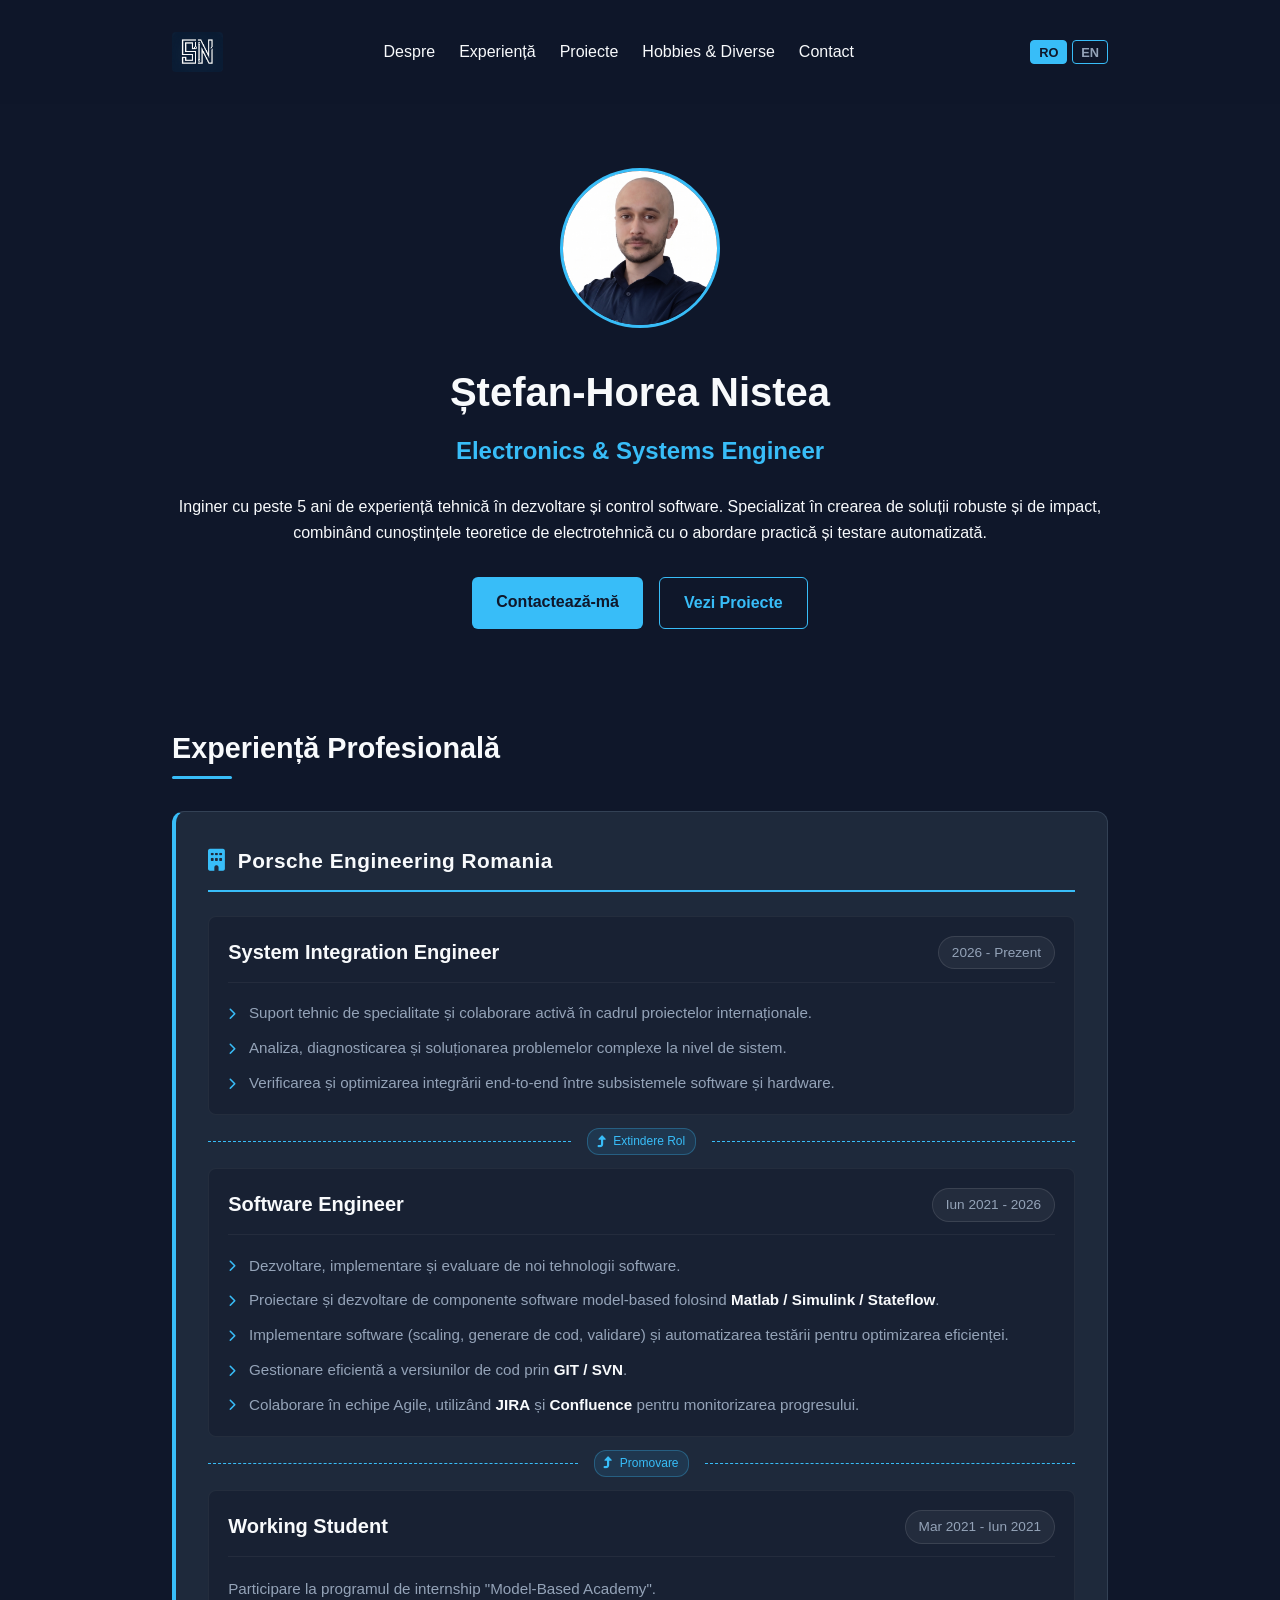
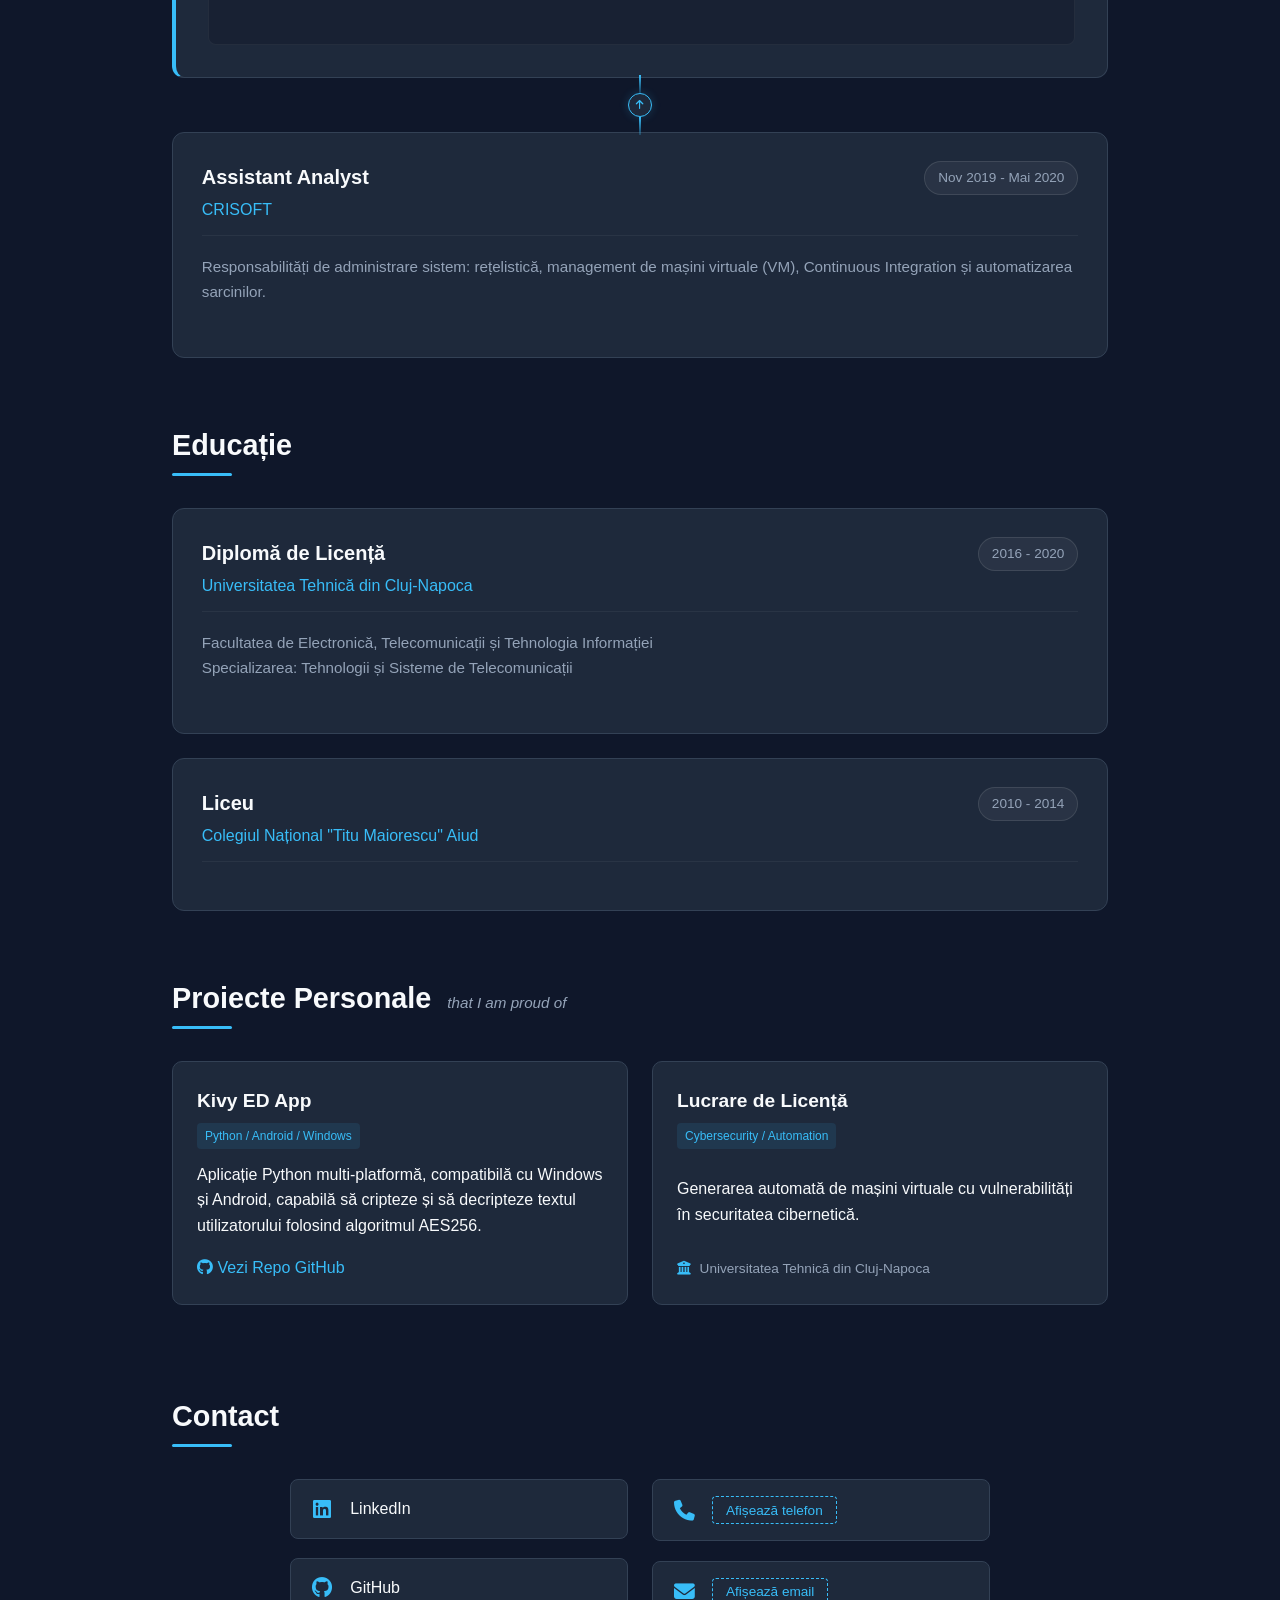
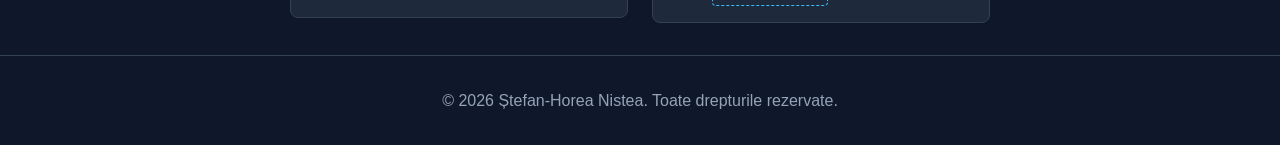
==== index.html @ ebe0123b "Version 1.0 First file version." ====
<!DOCTYPE html>
<html lang="ro">
<head>
    <meta charset="UTF-8">
    <meta name="viewport" content="width=device-width, initial-scale=1.0">
    <title>Ștefan-Horea Nistea | Portfolio</title>
    <link rel="stylesheet" href="style.css">
    <link rel="stylesheet" href="https://cdnjs.cloudflare.com/ajax/libs/font-awesome/6.4.0/css/all.min.css">
</head>
<body>

    <!-- Header / Navigație -->
    <header>
        <nav class="container">
            <a href="index.html" class="logo-link">
                <img src="logo.jpg" alt="SN Logo" class="nav-logo">
            </a>
            <ul class="nav-links">
                <li><a href="#hero" data-i18n="nav_about">Despre</a></li>
                <li><a href="#experience" data-i18n="nav_experience">Experiență</a></li>
                <li><a href="#projects" data-i18n="nav_projects">Proiecte</a></li>
                <li><a href="hobbies.html" data-i18n="nav_hobbies">Hobbies & Diverse</a></li>
                <li><a href="#contact" data-i18n="nav_contact">Contact</a></li>
            </ul>
            
            <div class="lang-switch">
                <button onclick="changeLanguage('ro')" class="lang-btn active">RO</button>
                <button onclick="changeLanguage('en')" class="lang-btn">EN</button>
            </div>
        </nav>
    </header>

    <!-- Secțiunea Hero / Despre -->
	<section id="hero" class="container hero-section">
		<div class="hero-avatar">
			<!-- Asigură-te că numele fișierului se potrivește cu imaginea ta (ex: profile.jpg sau avatar.jpg) -->
			<img src="profile.png" alt="Ștefan-Horea Nistea" class="profile-img">
		</div>
		<div class="hero-content">
			<h1 data-i18n="hero_name">Ștefan-Horea Nistea</h1>
			<h2 class="subtitle" data-i18n="hero_subtitle">Electronics & Systems Engineer</h2>
			<p class="hero-desc" data-i18n="hero_desc">
				Inginer cu peste 5 ani de experiență tehnică în dezvoltare și control software. Specializat în crearea de soluții robuste și de impact, combinând cunoștințele teoretice de electrotehnică cu o abordare practică și testare automatizată.
			</p>
			<div class="hero-buttons">
				<a href="#contact" class="btn primary" data-i18n="btn_contact">Contactează-mă</a>
				<a href="#projects" class="btn secondary" data-i18n="btn_projects">Vezi Proiecte</a>
			</div>
		</div>
	</section>

    <!-- Secțiunea Experiență -->
    <section id="experience" class="container">
        <h2 class="section-title" data-i18n="title_experience">Experiență Profesională</h2>
        
        <div class="timeline-wrapper">
            
            <!-- Container Porsche Engineering -->
            <div class="cv-card highlight group-card">
                <div class="company-group-header">
                    <i class="fas fa-building company-icon"></i>
                    <h3 class="company-group-title" data-i18n="company_porsche">Porsche Engineering Romania</h3>
                </div>

                <div class="group-roles">
                    
                    <!-- Rol 1: Integration Engineer -->
                    <div class="role-block">
                        <div class="card-header">
                            <div>
                                <h4 class="role" data-i18n="role_integration">System Integration Engineer</h4>
                            </div>
                            <span class="period" data-i18n="period_integration">2026 - Prezent</span>
                        </div>
                        <div class="card-body">
                            <div class="clean-list">
                                <div class="list-item">
                                    <i class="fas fa-chevron-right icon"></i>
                                    <span data-i18n="integ_task_1">Suport tehnic de specialitate și colaborare activă în cadrul proiectelor internaționale.</span>
                                </div>
                                <div class="list-item">
                                    <i class="fas fa-chevron-right icon"></i>
                                    <span data-i18n="integ_task_2">Analiza, diagnosticarea și soluționarea problemelor complexe la nivel de sistem.</span>
                                </div>
                                <div class="list-item">
                                    <i class="fas fa-chevron-right icon"></i>
                                    <span data-i18n="integ_task_3">Verificarea și optimizarea integrării end-to-end între subsistemele software și hardware.</span>
                                </div>
                            </div>
                        </div>
                    </div>

                    <!-- Extindere rol -->
                    <div class="internal-progression">
                        <div class="progression-line"></div>
                        <span class="progression-badge"><i class="fas fa-level-up-alt"></i> <span data-i18n="badge_expansion">Extindere Rol</span></span>
                        <div class="progression-line"></div>
                    </div>

                    <!-- Software Engineer -->
                    <div class="role-block">
                        <div class="card-header">
                            <div>
                                <h4 class="role" data-i18n="role_software">Software Engineer</h4>
                            </div>
                            <span class="period" data-i18n="period_software">Iun 2021 - 2026</span>
                        </div>
                        <div class="card-body">
                            <div class="clean-list">
                                <div class="list-item">
                                    <i class="fas fa-chevron-right icon"></i>
                                    <span data-i18n="sw_task_1">Dezvoltare, implementare și evaluare de noi tehnologii software.</span>
                                </div>
                                <div class="list-item">
                                    <i class="fas fa-chevron-right icon"></i>
                                    <span data-i18n="sw_task_2">Proiectare și dezvoltare de componente software model-based folosind <strong>Matlab / Simulink / Stateflow</strong>.</span>
                                </div>
                                <div class="list-item">
                                    <i class="fas fa-chevron-right icon"></i>
                                    <span data-i18n="sw_task_3">Implementare software (scaling, generare de cod, validare) și automatizarea testării pentru optimizarea eficienței.</span>
                                </div>
                                <div class="list-item">
                                    <i class="fas fa-chevron-right icon"></i>
                                    <span data-i18n="sw_task_4">Gestionare eficientă a versiunilor de cod prin <strong>GIT / SVN</strong>.</span>
                                </div>
                                <div class="list-item">
                                    <i class="fas fa-chevron-right icon"></i>
                                    <span data-i18n="sw_task_5">Colaborare în echipe Agile, utilizând <strong>JIRA</strong> și <strong>Confluence</strong> pentru monitorizarea progresului.</span>
                                </div>
                            </div>
                        </div>
                    </div>

                    <!-- Promovare -->
                    <div class="internal-progression">
                        <div class="progression-line"></div>
                        <span class="progression-badge"><i class="fas fa-level-up-alt"></i> <span data-i18n="badge_promotion">Promovare</span></span>
                        <div class="progression-line"></div>
                    </div>

                    <!-- Working Student -->
                    <div class="role-block">
                        <div class="card-header">
                            <div>
                                <h4 class="role" data-i18n="role_student">Working Student</h4>
                            </div>
                            <span class="period" data-i18n="period_student">Mar 2021 - Iun 2021</span>
                        </div>
                        <div class="card-body">
                            <p class="description" data-i18n="desc_student">Participare la programul de internship "Model-Based Academy".</p>
                        </div>
                    </div>

                </div>
            </div>

            <!-- Conector Săgeată -->
            <div class="timeline-connector">
                <div class="connector-line"></div>
                <div class="connector-node"><i class="fas fa-arrow-up"></i></div>
                <div class="connector-line"></div>
            </div>

            <!-- Container CRISOFT -->
            <div class="cv-card">
                <div class="card-header">
                    <div>
                        <h3 class="role" data-i18n="role_analyst">Assistant Analyst</h3>
                        <h4 class="company" data-i18n="company_crisoft">CRISOFT</h4>
                    </div>
                    <span class="period" data-i18n="period_analyst">Nov 2019 - Mai 2020</span>
                </div>
                <div class="card-body">
                    <p class="description" data-i18n="desc_crisoft">Responsabilități de administrare sistem: rețelistică, management de mașini virtuale (VM), Continuous Integration și automatizarea sarcinilor.</p>
                </div>
            </div>

        </div>
    </section>

    <!-- Secțiunea Educație -->
    <section id="education" class="container">
        <h2 class="section-title" data-i18n="title_education">Educație</h2>
        <div class="cards-wrapper">
            <div class="cv-card">
                <div class="card-header">
                    <div>
                        <h3 class="role" data-i18n="edu_degree">Diplomă de Licență</h3>
                        <h4 class="company" data-i18n="edu_univ">Universitatea Tehnică din Cluj-Napoca</h4>
                    </div>
                    <span class="period">2016 - 2020</span>
                </div>
                <div class="card-body">
                    <p class="description" data-i18n="edu_desc">
                        Facultatea de Electronică, Telecomunicații și Tehnologia Informației<br>Specializarea: Tehnologii și Sisteme de Telecomunicații
                    </p>
                </div>
            </div>

            <div class="cv-card">
                <div class="card-header">
                    <div>
                        <h3 class="role" data-i18n="edu_hs">Liceu</h3>
                        <h4 class="company" data-i18n="edu_hs_name">Colegiul Național "Titu Maiorescu" Aiud</h4>
                    </div>
                    <span class="period">2010 - 2014</span>
                </div>
            </div>
        </div>
    </section>

    <!-- Secțiunea Proiecte -->
    <section id="projects" class="container">
        <h2 class="section-title">
            <span data-i18n="title_projects">Proiecte Personale</span> 
            <span class="subtitle-note" data-i18n="subtitle_projects">that I am proud of</span>
        </h2>
        <div class="projects-grid">
            
            <div class="project-card">
                <div class="project-header">
                    <h3>Kivy ED App</h3>
                    <span class="project-tag">Python / Android / Windows</span>
                </div>
                <p data-i18n="proj_kivy_desc">Aplicație Python multi-platformă, compatibilă pe Windows și Android, capabilă să cripteze și să decripteze textul utilizatorului folosind algoritmul AES256.</p>
                <a href="https://github.com/Stefan-Nistea/EDapp" target="_blank" class="project-link">
                    <i class="fab fa-github"></i> <span data-i18n="btn_github">Vezi Repo GitHub</span>
                </a>
            </div>

            <div class="project-card">
                <div class="project-header">
                    <h3 data-i18n="proj_thesis_title">Lucrare de Licență</h3>
                    <span class="project-tag">Cybersecurity / Automation</span>
                </div>
                <p data-i18n="proj_thesis_desc">Generarea automată de mașini virtuale cu vulnerabilități în securitatea cibernetică.</p>
                <span class="institution-tag">
                    <i class="fas fa-university"></i> <span data-i18n="edu_univ">Universitatea Tehnică din Cluj-Napoca</span>
                </span>
            </div>

        </div>
    </section>

    <!-- Secțiunea Contact -->
	<section id="contact" class="container">
		<h2 class="section-title" data-i18n="title_contact">Contact</h2>
		
		<div class="contact-grid">
			<!-- Coloana Stânga: Social Links -->
			<div class="contact-column">
				<!-- Stânga sus: LinkedIn -->
				<a href="https://linkedin.com" target="_blank" class="contact-card">
					<i class="fab fa-linkedin contact-icon"></i>
					<span>LinkedIn</span>
				</a>
				
				<!-- Stânga jos: GitHub -->
				<a href="https://github.com/Stefan-Nistea" target="_blank" class="contact-card">
					<i class="fab fa-github contact-icon"></i>
					<span>GitHub</span>
				</a>
			</div>

			<!-- Coloana Dreapta: Date Protejate -->
			<div class="contact-column">
				<!-- Dreapta sus: Telefon -->
				<div class="contact-card">
					<i class="fas fa-phone contact-icon"></i>
					<span id="phone-container" class="protected-link" data-p1="+40" data-p2="748" data-p3="279" data-p4="230">
						<button onclick="revealPhone(this)" class="btn-reveal" data-i18n="btn_reveal_phone">Afișează telefon</button>
					</span>
				</div>

				<!-- Dreapta jos: Email -->
				<div class="contact-card">
					<i class="fas fa-envelope contact-icon"></i>
					<span id="email-container" class="protected-link" data-u="stefannistea" data-d="outlook.com">
						<button onclick="revealEmail(this)" class="btn-reveal" data-i18n="btn_reveal_email">Afișează email</button>
					</span>
				</div>
			</div>
		</div>
	</section>


    <footer>
        <p data-i18n="footer_text">© 2026 Ștefan-Horea Nistea. Toate drepturile rezervate.</p>
    </footer>

    <script src="script.js"></script>
</body>
</html>
---- style.css ----
:root {
    --bg-color: #0f172a;
    --card-bg: #1e293b;
    --text-primary: #f8fafc;
    --text-secondary: #94a3b8;
    --accent: #38bdf8;
    --accent-hover: #0284c7;
}

* {
    margin: 0;
    padding: 0;
    box-sizing: border-box;
    font-family: 'Segoe UI', Tahoma, Geneva, Verdana, sans-serif;
}

body {
    background-color: var(--bg-color);
    color: var(--text-primary);
    line-height: 1.6;
}

.container {
    max-width: 1000px;
    margin: 0 auto;
    padding: 2rem;
}

header {
    background-color: rgba(15, 23, 42, 0.9);
    position: sticky;
    top: 0;
    backdrop-filter: blur(8px);
    z-index: 100;
}

nav {
    display: flex;
    justify-content: space-between;
    align-items: center;
}

.logo-link {
    display: flex;
    align-items: center;
    text-decoration: none;
}

.nav-logo {
    height: 40px; /* Ajustează înălțimea dacă dorești să fie mai mare/mic */
    width: auto;
    border-radius: 4px;
    transition: transform 0.2s ease;
}

.nav-logo:hover {
    transform: scale(1.05);
}

.nav-links {
    display: flex;
    list-style: none;
    gap: 1.5rem;
}

.nav-links a {
    color: var(--text-primary);
    text-decoration: none;
    transition: color 0.3s;
}

.nav-links a:hover {
    color: var(--accent);
}

#hero {
    text-align: center;
    padding: 4rem 2rem;
}

.profile-img {
    width: 160px;
    height: 160px;
    border-radius: 50%;
    object-fit: cover;
    border: 3px solid var(--accent);
    margin-bottom: 1.5rem;
}

h1 { font-size: 2.5rem; margin-bottom: 0.5rem; }
h2 { font-size: 1.5rem; color: var(--accent); margin-bottom: 1.5rem; }

.hero-buttons {
    margin-top: 2rem;
    display: flex;
    justify-content: center;
    gap: 1rem;
}

.btn {
    padding: 0.75rem 1.5rem;
    border-radius: 6px;
    text-decoration: none;
    font-weight: bold;
    transition: background-color 0.3s;
}

.btn.primary { background-color: var(--accent); color: #0f172a; }
.btn.primary:hover { background-color: var(--accent-hover); }
.btn.secondary { border: 1px solid var(--accent); color: var(--accent); }

.timeline-item, .project-card {
    background-color: var(--card-bg);
    padding: 1.5rem;
    border-radius: 8px;
    margin-bottom: 1.5rem;
}

.projects-grid {
    display: grid;
    grid-template-columns: repeat(auto-fit, minmax(280px, 1fr));
    gap: 1.5rem;
}

.project-link {
    display: inline-block;
    margin-top: 1rem;
    color: var(--accent);
    text-decoration: none;
}

.contact-links {
    display: flex;
    flex-wrap: wrap;
    gap: 1.5rem;
    justify-content: center;
    margin-top: 2rem;
}

.contact-links a {
    color: var(--text-primary);
    text-decoration: none;
    display: flex;
    align-items: center;
    gap: 0.5rem;
}

footer {
    text-align: center;
    padding: 2rem;
    color: var(--text-secondary);
    border-top: 1px solid #334155;
}

/* Stiluri moderne pentru sectiunea de CV */

.section-title {
    font-size: 1.8rem;
    color: var(--text-primary);
    margin-bottom: 2rem;
    position: relative;
    padding-bottom: 0.5rem;
}

/* Linie stilistică subtilă sub titlu */
.section-title::after {
    content: '';
    position: absolute;
    left: 0;
    bottom: 0;
    width: 60px;
    height: 3px;
    background-color: var(--accent);
    border-radius: 2px;
}

.cards-wrapper {
    display: flex;
    flex-direction: column;
    gap: 1.5rem;
}

.cv-card {
    background-color: var(--card-bg);
    border: 1px solid #334155;
    border-radius: 12px;
    padding: 1.8rem;
    position: relative;
    overflow: hidden;
    transition: border-color 0.3s ease, transform 0.2s ease;
}

/* Linie accent pe marginea stângă pentru rolul curent/principal */
.cv-card.highlight {
    border-left: 4px solid var(--accent);
}

.cv-card:hover {
    border-color: var(--accent);
    transform: translateY(-2px);
}

.card-header {
    display: flex;
    justify-content: space-between;
    align-items: flex-start;
    margin-bottom: 1.2rem;
    border-bottom: 1px solid rgba(255, 255, 255, 0.05);
    padding-bottom: 0.8rem;
}

.role {
    font-size: 1.25rem;
    color: var(--text-primary);
    font-weight: 600;
}

.company {
    font-size: 1rem;
    color: var(--accent);
    font-weight: 500;
    margin-top: 0.2rem;
}

.period {
    font-size: 0.85rem;
    color: var(--text-secondary);
    background-color: rgba(255, 255, 255, 0.05);
    padding: 0.3rem 0.8rem;
    border-radius: 20px;
    border: 1px solid rgba(255, 255, 255, 0.1);
    white-space: nowrap;
}

/* Lista curata fara buline */
.clean-list {
    display: flex;
    flex-direction: column;
    gap: 0.75rem;
}

.list-item {
    display: flex;
    align-items: flex-start;
    gap: 0.8rem;
    color: var(--text-secondary);
    font-size: 0.95rem;
    line-height: 1.5;
}

.list-item .icon {
    color: var(--accent);
    font-size: 0.75rem;
    margin-top: 0.35rem; /* Aliniere perfecta pe primul rand de text */
}

.list-item strong {
    color: var(--text-primary);
    font-weight: 600;
}

.description {
    color: var(--text-secondary);
    font-size: 0.95rem;
}

/* Adaptare pe telefoane */
@media (max-width: 640px) {
    .card-header {
        flex-direction: column;
        gap: 0.5rem;
    }
    
    .period {
        align-self: flex-start;
    }
}

/* Legătura de scară cronologică între carduri */

.timeline-wrapper {
    display: flex;
    flex-direction: column;
    align-items: center;
}

.timeline-wrapper .cv-card {
    width: 100%;
}

.timeline-connector {
    display: flex;
    flex-direction: column;
    align-items: center;
    margin: -0.2rem 0;
    z-index: 2;
}

.connector-line {
    width: 2px;
    height: 18px;
    background: linear-gradient(to bottom, var(--accent), rgba(56, 189, 248, 0.2));
}

.connector-node {
    width: 24px;
    height: 24px;
    border-radius: 50%;
    background-color: var(--card-bg);
    border: 1px solid var(--accent);
    display: flex;
    align-items: center;
    justify-content: center;
    font-size: 0.65rem;
    color: var(--accent);
    box-shadow: 0 0 10px rgba(56, 189, 248, 0.2);
}



/* Styling pentru grupul de roluri în cadrul aceleiași companii */

.group-card {
    padding: 2rem;
}

.company-group-header {
    display: flex;
    align-items: center;
    gap: 0.8rem;
    margin-bottom: 1.5rem;
    padding-bottom: 0.8rem;
    border-bottom: 2px solid var(--accent);
}

.company-icon {
    font-size: 1.4rem;
    color: var(--accent);
}

.company-group-title {
    font-size: 1.3rem;
    color: var(--text-primary);
    font-weight: 700;
    letter-spacing: 0.5px;
}

.group-roles {
    display: flex;
    flex-direction: column;
}

.role-block {
    background-color: rgba(15, 23, 42, 0.4);
    padding: 1.2rem;
    border-radius: 8px;
    border: 1px solid rgba(255, 255, 255, 0.05);
}

/* Linia de promovare internă între cele 2 roluri */
.internal-progression {
    display: flex;
    align-items: center;
    justify-content: center;
    gap: 1rem;
    margin: 0.8rem 0;
}

.progression-line {
    flex-grow: 1;
    height: 1px;
    background: dashed rgba(56, 189, 248, 0.3);
    border-top: 1px dashed var(--accent);
}

.progression-badge {
    font-size: 0.75rem;
    color: var(--accent);
    background-color: rgba(56, 189, 248, 0.1);
    padding: 0.2rem 0.6rem;
    border-radius: 12px;
    border: 1px solid rgba(56, 189, 248, 0.3);
    display: flex;
    align-items: center;
    gap: 0.4rem;
}

/* Subtitlu personalizat în titlu */

.subtitle-note {
    font-size: 0.95rem;
    font-weight: 400;
    font-style: italic;
    color: var(--text-secondary);
    text-transform: none;
    letter-spacing: 0;
    margin-left: 0.5rem;
}

/* Ajustare carduri de proiecte */

.projects-grid {
    display: grid;
    grid-template-columns: repeat(auto-fit, minmax(300px, 1fr));
    gap: 1.5rem;
    margin-top: 1.5rem;
}

.project-card {
    background-color: var(--card-bg);
    border: 1px solid #334155;
    border-radius: 10px;
    padding: 1.5rem;
    display: flex;
    flex-direction: column;
    justify-content: space-between;
    transition: border-color 0.3s ease, transform 0.2s ease;
}

.project-card:hover {
    border-color: var(--accent);
    transform: translateY(-3px);
}

.project-header {
    margin-bottom: 0.8rem;
}

.project-card h3 {
    font-size: 1.2rem;
    color: var(--text-primary);
    margin-bottom: 0.3rem;
}

.project-tag {
    font-size: 0.75rem;
    color: var(--accent);
    background-color: rgba(56, 189, 248, 0.1);
    padding: 0.2rem 0.5rem;
    border-radius: 4px;
    display: inline-block;
}

.institution-tag {
    display: inline-block;
    margin-top: 1rem;
    font-size: 0.85rem;
    color: var(--text-secondary);
}

.institution-tag i {
    color: var(--accent);
    margin-right: 0.3rem;
}


/* Secțiune Contact Protejată */

.contact-details {
    display: flex;
    flex-direction: column;
    align-items: center;
    gap: 1.2rem;
    margin-bottom: 2rem;
}

.contact-item {
    display: flex;
    align-items: center;
    gap: 0.8rem;
    font-size: 1.1rem;
    background-color: var(--card-bg);
    padding: 0.8rem 1.5rem;
    border-radius: 8px;
    border: 1px solid #334155;
    min-width: 280px;
    justify-content: center;
}

.contact-icon {
    color: var(--accent);
    font-size: 1.2rem;
}

.contact-link {
    color: var(--text-primary);
    text-decoration: none;
    font-weight: 500;
    transition: color 0.2s ease;
}

.contact-link:hover {
    color: var(--accent);
}

.btn-reveal {
    background: transparent;
    border: 1px dashed var(--accent);
    color: var(--accent);
    padding: 0.3rem 0.8rem;
    border-radius: 4px;
    cursor: pointer;
    font-size: 0.9rem;
    transition: all 0.2s ease;
}

.btn-reveal:hover {
    background-color: rgba(56, 189, 248, 0.1);
}

/* Layout Secțiune Contact 2x2 */

.contact-grid {
    display: grid;
    grid-template-columns: 1fr 1fr;
    gap: 1.5rem;
    max-width: 700px;
    margin: 0 auto;
}

.contact-column {
    display: flex;
    flex-direction: column;
    gap: 1.2rem;
}

.contact-card {
    display: flex;
    align-items: center;
    gap: 1rem;
    background-color: var(--card-bg);
    padding: 1rem 1.2rem;
    border-radius: 8px;
    border: 1px solid #334155;
    color: var(--text-primary);
    text-decoration: none;
    font-size: 1rem;
    font-weight: 500;
    transition: all 0.2s ease;
    min-height: 58px;
    box-sizing: border-box;
}

a.contact-card:hover {
    border-color: var(--accent);
    transform: translateY(-2px);
}

.contact-icon {
    color: var(--accent);
    font-size: 1.3rem;
    width: 24px;
    text-align: center;
    flex-shrink: 0;
}

.btn-reveal {
    background: transparent;
    border: 1px dashed var(--accent);
    color: var(--accent);
    padding: 0.35rem 0.8rem;
    border-radius: 4px;
    cursor: pointer;
    font-size: 0.85rem;
    transition: all 0.2s ease;
}

.btn-reveal:hover {
    background-color: rgba(56, 189, 248, 0.1);
}

/* Adaptare mobil: le trece într-o singură coloană pe ecrane mici */
@media (max-width: 600px) {
    .contact-grid {
        grid-template-columns: 1fr;
    }
}

/* Stiluri specifice pentru Hobbies & Proiecte Viitoare */

.page-header {
    text-align: center;
    padding: 3rem 0 2rem;
}

.hobby-section {
    margin-bottom: 3.5rem;
}

.hobby-section h2 {
    font-size: 1.8rem;
    margin-bottom: 1.5rem;
    color: var(--text-primary);
    border-bottom: 2px solid var(--card-bg);
    padding-bottom: 0.5rem;
}

.card {
    background-color: var(--card-bg);
    padding: 1.8rem;
    border-radius: 10px;
    border: 1px solid #334155;
    transition: transform 0.2s ease, border-color 0.2s ease;
}

.card:hover {
    transform: translateY(-3px);
    border-color: var(--accent);
}

.book-card {
    display: flex;
    flex-direction: column;
    gap: 1rem;
    background: linear-gradient(135deg, #1e293b 0%, #0f172a 100%);
    border: 1px solid var(--accent);
}

.badge {
    display: inline-block;
    background-color: var(--accent);
    color: #0f172a;
    font-weight: bold;
    font-size: 0.8rem;
    padding: 0.25rem 0.6rem;
    border-radius: 4px;
    margin-bottom: 0.8rem;
    text-transform: uppercase;
}

.book-info h2 {
    border-bottom: none;
    margin-bottom: 0.5rem;
    padding-bottom: 0;
}

.description {
    color: var(--text-secondary);
    margin-bottom: 1.5rem;
}

.cards-grid {
    display: grid;
    grid-template-columns: repeat(auto-fit, minmax(260px, 1fr));
    gap: 1.5rem;
}

.card-icon {
    font-size: 2rem;
    color: var(--accent);
    margin-bottom: 1rem;
}

.nav-links a.active {
    color: var(--accent);
    font-weight: bold;
}

/* Timeline Proiecte Viitoare */

.timeline-future {
    display: flex;
    flex-direction: column;
    gap: 1.2rem;
}

.future-item {
    background-color: var(--card-bg);
    padding: 1.5rem;
    border-radius: 8px;
    border-left: 4px solid var(--accent);
}

.status-tag {
    font-size: 0.75rem;
    font-weight: bold;
    padding: 0.2rem 0.5rem;
    border-radius: 4px;
    text-transform: uppercase;
    display: inline-block;
    margin-bottom: 0.5rem;
}

.status-tag.in-progress {
    background-color: #f59e0b;
    color: #0f172a;
}

.status-tag.planned {
    background-color: #64748b;
    color: #ffffff;
}


/* Butoane RO / EN */

.lang-switch {
    display: flex;
    gap: 0.3rem;
    margin-left: 1rem;
}

.lang-btn {
    background: transparent;
    border: 1px solid var(--accent);
    color: var(--text-secondary);
    padding: 0.2rem 0.5rem;
    font-size: 0.8rem;
    font-weight: bold;
    border-radius: 4px;
    cursor: pointer;
    transition: all 0.2s ease;
}

.lang-btn.active, .lang-btn:hover {
    background-color: var(--accent);
    color: #0f172a;
}
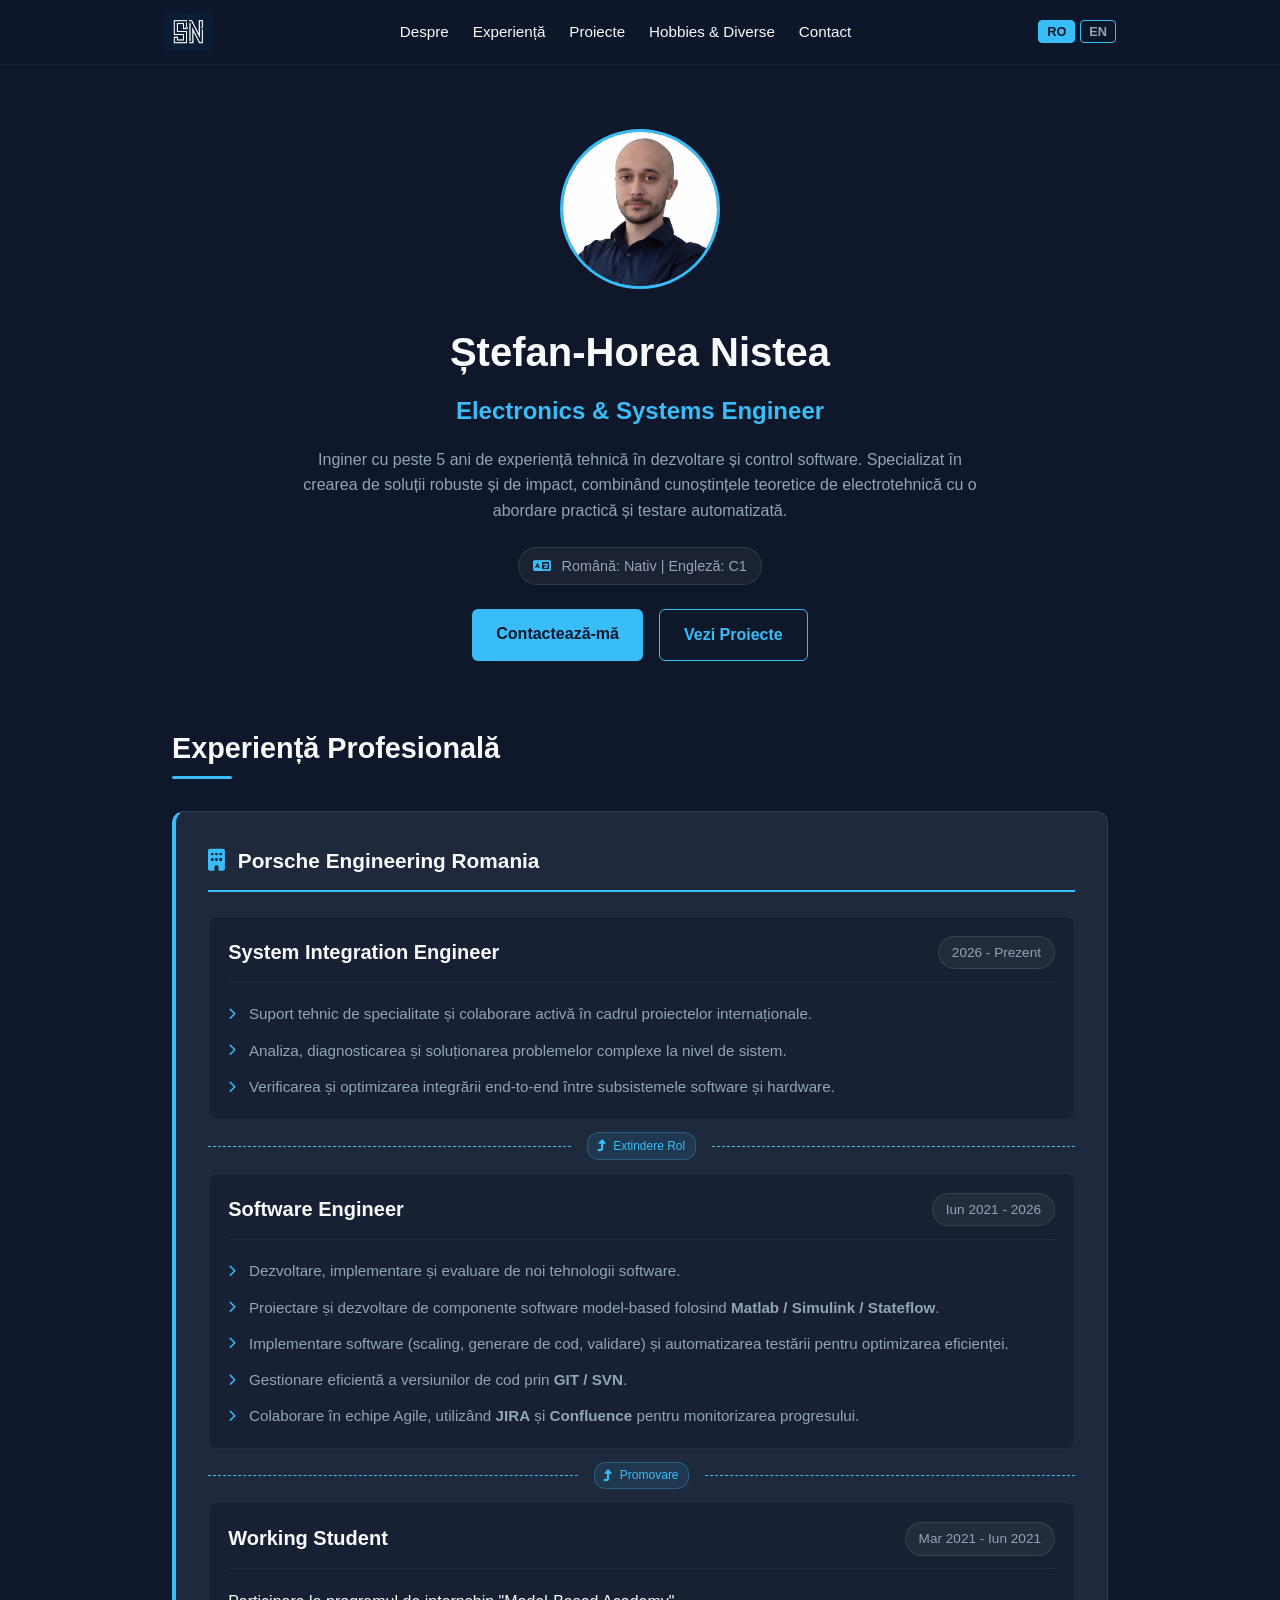
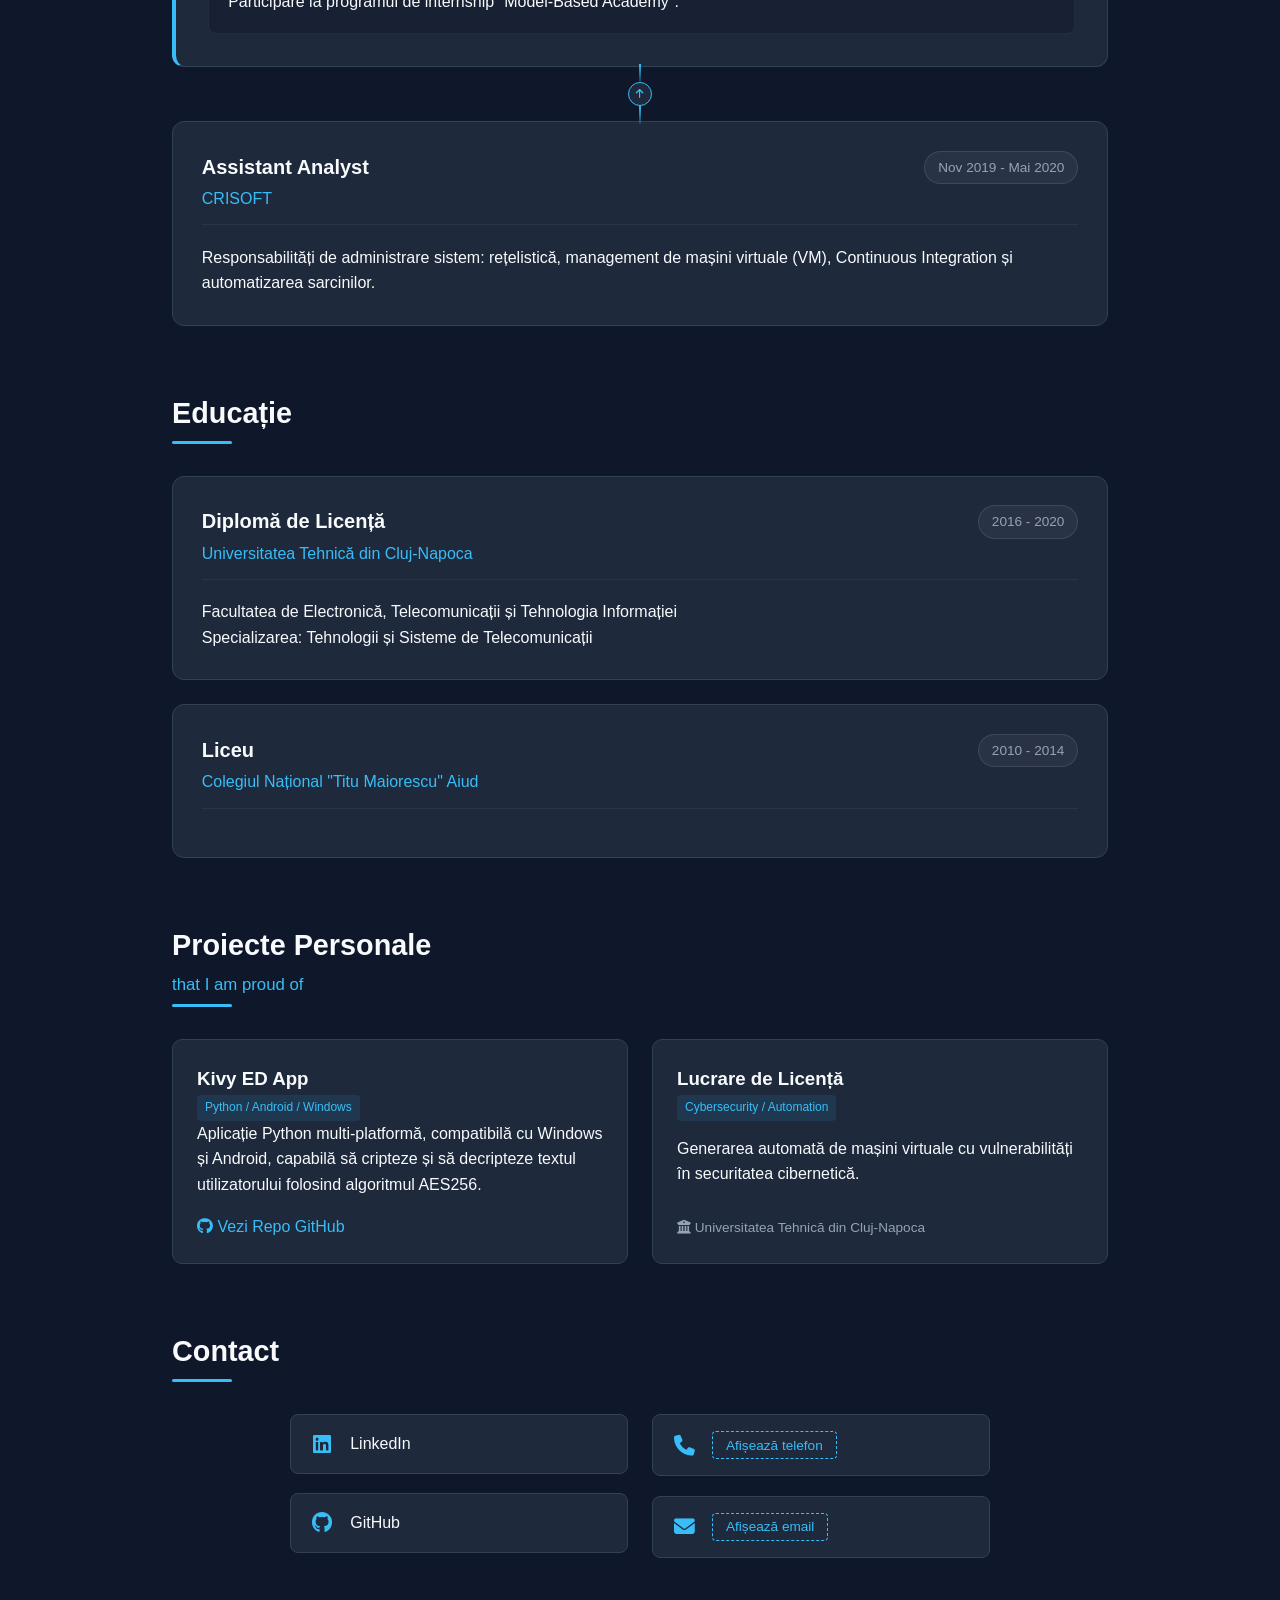
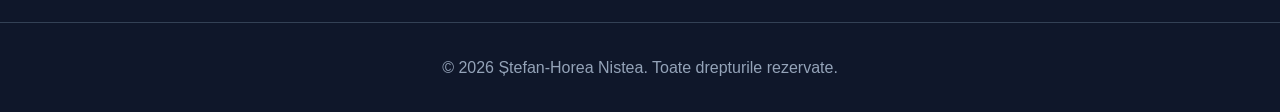
==== commit 7bee43a1: "CSS Update: split style.css into common, index, and hobbies modular stylesheets - Extract core reset" ====
--- a/index.html
+++ b/index.html
@@ -4,36 +4,39 @@
     <meta charset="UTF-8">
     <meta name="viewport" content="width=device-width, initial-scale=1.0">
     <title>Ștefan-Horea Nistea | Portfolio</title>
-    <link rel="stylesheet" href="style.css">
+    <link rel="stylesheet" href="common.css">
+	<link rel="stylesheet" href="style.index.css">
     <link rel="stylesheet" href="https://cdnjs.cloudflare.com/ajax/libs/font-awesome/6.4.0/css/all.min.css">
 </head>
 <body>
 
     <!-- Header / Navigație -->
-    <header>
-        <nav class="container">
-            <a href="index.html" class="logo-link">
-                <img src="logo.jpg" alt="SN Logo" class="nav-logo">
-            </a>
-            <ul class="nav-links">
-                <li><a href="#hero" data-i18n="nav_about">Despre</a></li>
-                <li><a href="#experience" data-i18n="nav_experience">Experiență</a></li>
-                <li><a href="#projects" data-i18n="nav_projects">Proiecte</a></li>
-                <li><a href="hobbies.html" data-i18n="nav_hobbies">Hobbies & Diverse</a></li>
-                <li><a href="#contact" data-i18n="nav_contact">Contact</a></li>
-            </ul>
-            
-            <div class="lang-switch">
-                <button onclick="changeLanguage('ro')" class="lang-btn active">RO</button>
-                <button onclick="changeLanguage('en')" class="lang-btn">EN</button>
-            </div>
-        </nav>
-    </header>
-
-    <!-- Secțiunea Hero / Despre -->
+	<header>
+		<nav class="container">
+			<a href="index.html" class="logo-link">
+				<img src="logo.jpg" alt="SN Logo" class="nav-logo">
+			</a>
+
+			<div class="nav-menu" id="nav-menu">
+				<ul class="nav-links">
+					<li><a href="index.html" data-i18n="nav_about">Despre</a></li>
+					<li><a href="index.html#experience" data-i18n="nav_experience">Experiență</a></li>
+					<li><a href="index.html#projects" data-i18n="nav_projects">Proiecte</a></li>
+					<li><a href="hobbies.html" data-i18n="nav_hobbies">Hobbies & Diverse</a></li>
+					<li><a href="index.html#contact" data-i18n="nav_contact">Contact</a></li>
+				</ul>
+			</div>
+
+			<div class="lang-switch">
+				<button onclick="changeLanguage('ro')" class="lang-btn active">RO</button>
+				<button onclick="changeLanguage('en')" class="lang-btn">EN</button>
+			</div>
+		</nav>
+	</header>
+
+    <!-- Secțiunea principala / Despre -->
 	<section id="hero" class="container hero-section">
 		<div class="hero-avatar">
-			<!-- Asigură-te că numele fișierului se potrivește cu imaginea ta (ex: profile.jpg sau avatar.jpg) -->
 			<img src="profile.png" alt="Ștefan-Horea Nistea" class="profile-img">
 		</div>
 		<div class="hero-content">
@@ -42,6 +45,11 @@
 			<p class="hero-desc" data-i18n="hero_desc">
 				Inginer cu peste 5 ani de experiență tehnică în dezvoltare și control software. Specializat în crearea de soluții robuste și de impact, combinând cunoștințele teoretice de electrotehnică cu o abordare practică și testare automatizată.
 			</p>
+			
+			<div class="languages-badge">
+				<p><i class="fas fa-language"></i> <span data-i18n="lang_ro">Română: Nativ</span> | <span data-i18n="lang_en">Engleză: C1</span></p>
+			</div>
+			
 			<div class="hero-buttons">
 				<a href="#contact" class="btn primary" data-i18n="btn_contact">Contactează-mă</a>
 				<a href="#projects" class="btn secondary" data-i18n="btn_projects">Vezi Proiecte</a>
@@ -290,4 +298,4 @@
 
     <script src="script.js"></script>
 </body>
-</html>+</html>
--- a/common.css
+++ b/common.css
@@ -0,0 +1,189 @@
+:root {
+    --bg-color: #0f172a;
+    --card-bg: #1e293b;
+    --text-primary: #f8fafc;
+    --text-secondary: #94a3b8;
+    --accent: #38bdf8;
+    --accent-hover: #0284c7;
+}
+
+* {
+    margin: 0;
+    padding: 0;
+    box-sizing: border-box;
+    font-family: 'Segoe UI', Tahoma, Geneva, Verdana, sans-serif;
+}
+
+body {
+    background-color: var(--bg-color);
+    color: var(--text-primary);
+    line-height: 1.6;
+}
+
+.container {
+    max-width: 1000px;
+    margin: 0 auto;
+    padding: 2rem;
+}
+
+header {
+    background-color: rgba(15, 23, 42, 0.95);
+    position: sticky;
+    top: 0;
+    backdrop-filter: blur(8px);
+    z-index: 1000;
+    border-bottom: 1px solid rgba(255, 255, 255, 0.05);
+    width: 100%;
+}
+
+nav.container {
+    display: flex;
+    justify-content: space-between;
+    align-items: center;
+    padding: 0.8rem 1.5rem;
+    gap: 1rem;
+}
+
+.logo-link {
+    display: flex;
+    align-items: center;
+    text-decoration: none;
+    flex-shrink: 0;
+}
+
+.nav-logo {
+    height: 38px;
+    width: auto;
+    border-radius: 4px;
+    transition: transform 0.2s ease;
+}
+
+.nav-logo:hover {
+    transform: scale(1.05);
+}
+
+.nav-links {
+    display: flex;
+    list-style: none;
+    gap: 1.5rem;
+    margin: 0;
+    padding: 0;
+    align-items: center;
+}
+
+.nav-links a {
+    color: var(--text-primary);
+    text-decoration: none;
+    font-weight: 500;
+    font-size: 0.95rem;
+    white-space: nowrap;
+    transition: color 0.3s ease;
+}
+
+.nav-links a:hover,
+.nav-links a.active {
+    color: var(--accent);
+}
+
+.lang-switch {
+    display: flex;
+    gap: 0.3rem;
+    flex-shrink: 0;
+}
+
+.lang-btn {
+    background: transparent;
+    border: 1px solid var(--accent);
+    color: var(--text-secondary);
+    padding: 0.2rem 0.5rem;
+    font-size: 0.8rem;
+    font-weight: bold;
+    border-radius: 4px;
+    cursor: pointer;
+    transition: all 0.2s ease;
+}
+
+.lang-btn.active,
+.lang-btn:hover {
+    background-color: var(--accent);
+    color: #0f172a;
+}
+
+.btn {
+    padding: 0.75rem 1.5rem;
+    border-radius: 6px;
+    text-decoration: none;
+    font-weight: bold;
+    transition: background-color 0.3s;
+}
+
+.btn.primary {
+    background-color: var(--accent);
+    color: #0f172a;
+}
+
+.btn.primary:hover {
+    background-color: var(--accent-hover);
+}
+
+.btn.secondary {
+    border: 1px solid var(--accent);
+    color: var(--accent);
+}
+
+.section-title {
+    font-size: 1.8rem;
+    color: var(--text-primary);
+    margin-bottom: 2rem;
+    position: relative;
+    padding-bottom: 0.5rem;
+}
+
+.section-title::after {
+    content: '';
+    position: absolute;
+    left: 0;
+    bottom: 0;
+    width: 60px;
+    height: 3px;
+    background-color: var(--accent);
+    border-radius: 2px;
+}
+
+footer {
+    text-align: center;
+    padding: 2rem;
+    color: var(--text-secondary);
+    border-top: 1px solid #334155;
+    margin-top: 2rem;
+}
+
+@media (max-width: 768px) {
+    nav.container {
+        flex-wrap: wrap;
+        padding: 0.6rem 1rem;
+    }
+
+    .logo-link {
+        order: 1;
+    }
+
+    .lang-switch {
+        order: 2;
+    }
+
+    .nav-links {
+        order: 3;
+        width: 100%;
+        justify-content: center;
+        flex-wrap: wrap;
+        gap: 0.8rem 1.2rem;
+        margin-top: 0.5rem;
+        padding-top: 0.5rem;
+        border-top: 1px solid rgba(255, 255, 255, 0.08);
+    }
+
+    .nav-links a {
+        font-size: 0.85rem;
+    }
+}
--- a/style.index.css
+++ b/style.index.css
@@ -0,0 +1,323 @@
+/* Hero Section */
+#hero {
+    text-align: center;
+    padding: 4rem 2rem 2rem;
+}
+
+.profile-img {
+    width: 160px;
+    height: 160px;
+    border-radius: 50%;
+    object-fit: cover;
+    border: 3px solid var(--accent);
+    margin-bottom: 1.5rem;
+}
+
+h1 { font-size: 2.5rem; margin-bottom: 0.5rem; }
+h2.subtitle { font-size: 1.5rem; color: var(--accent); margin-bottom: 1rem; }
+
+.hero-desc {
+    max-width: 700px;
+    margin: 0 auto 1.5rem;
+    color: var(--text-secondary);
+}
+
+.languages-badge {
+    display: inline-block;
+    margin-bottom: 1.5rem;
+    padding: 0.4rem 0.9rem;
+    background-color: rgba(255, 255, 255, 0.05);
+    border: 1px solid rgba(255, 255, 255, 0.1);
+    border-radius: 20px;
+    font-size: 0.9rem;
+    color: var(--text-secondary);
+}
+
+.languages-badge i {
+    color: var(--accent);
+    margin-right: 0.4rem;
+}
+
+.hero-buttons {
+    display: flex;
+    justify-content: center;
+    gap: 1rem;
+}
+
+/* Carduri Experiență și Educație */
+.cards-wrapper {
+    display: flex;
+    flex-direction: column;
+    gap: 1.5rem;
+}
+
+.cv-card {
+    background-color: var(--card-bg);
+    border: 1px solid #334155;
+    border-radius: 12px;
+    padding: 1.8rem;
+    position: relative;
+    transition: border-color 0.3s ease, transform 0.2s ease;
+}
+
+.cv-card.highlight {
+    border-left: 4px solid var(--accent);
+}
+
+.cv-card:hover {
+    border-color: var(--accent);
+    transform: translateY(-2px);
+}
+
+.card-header {
+    display: flex;
+    justify-content: space-between;
+    align-items: flex-start;
+    margin-bottom: 1.2rem;
+    border-bottom: 1px solid rgba(255, 255, 255, 0.05);
+    padding-bottom: 0.8rem;
+}
+
+.role { font-size: 1.25rem; color: var(--text-primary); font-weight: 600; }
+.company { font-size: 1rem; color: var(--accent); font-weight: 500; margin-top: 0.2rem; }
+.period {
+    font-size: 0.85rem;
+    color: var(--text-secondary);
+    background-color: rgba(255, 255, 255, 0.05);
+    padding: 0.3rem 0.8rem;
+    border-radius: 20px;
+    border: 1px solid rgba(255, 255, 255, 0.1);
+    white-space: nowrap;
+}
+
+.clean-list {
+    display: flex;
+    flex-direction: column;
+    gap: 0.75rem;
+}
+
+.list-item {
+    display: flex;
+    align-items: flex-start;
+    gap: 0.8rem;
+    color: var(--text-secondary);
+    font-size: 0.95rem;
+}
+
+.list-item .icon {
+    color: var(--accent);
+    font-size: 0.75rem;
+    margin-top: 0.35rem;
+}
+
+/* Timeline Conectori */
+.timeline-wrapper {
+    display: flex;
+    flex-direction: column;
+    align-items: center;
+}
+
+.timeline-wrapper .cv-card { width: 100%; }
+
+.timeline-connector {
+    display: flex;
+    flex-direction: column;
+    align-items: center;
+    margin: -0.2rem 0;
+    z-index: 2;
+}
+
+.connector-line {
+    width: 2px;
+    height: 18px;
+    background: linear-gradient(to bottom, var(--accent), rgba(56, 189, 248, 0.2));
+}
+
+.connector-node {
+    width: 24px;
+    height: 24px;
+    border-radius: 50%;
+    background-color: var(--card-bg);
+    border: 1px solid var(--accent);
+    display: flex;
+    align-items: center;
+    justify-content: center;
+    font-size: 0.65rem;
+    color: var(--accent);
+}
+
+.group-card { padding: 2rem; }
+
+.company-group-header {
+    display: flex;
+    align-items: center;
+    gap: 0.8rem;
+    margin-bottom: 1.5rem;
+    padding-bottom: 0.8rem;
+    border-bottom: 2px solid var(--accent);
+}
+
+.company-icon { font-size: 1.4rem; color: var(--accent); }
+.company-group-title { font-size: 1.3rem; color: var(--text-primary); font-weight: 700; }
+.group-roles { display: flex; flex-direction: column; }
+
+.role-block {
+    background-color: rgba(15, 23, 42, 0.4);
+    padding: 1.2rem;
+    border-radius: 8px;
+    border: 1px solid rgba(255, 255, 255, 0.05);
+}
+
+.internal-progression {
+    display: flex;
+    align-items: center;
+    justify-content: center;
+    gap: 1rem;
+    margin: 0.8rem 0;
+}
+
+.progression-line {
+    flex-grow: 1;
+    height: 1px;
+    border-top: 1px dashed var(--accent);
+}
+
+.progression-badge {
+    font-size: 0.75rem;
+    color: var(--accent);
+    background-color: rgba(56, 189, 248, 0.1);
+    padding: 0.2rem 0.6rem;
+    border-radius: 12px;
+    border: 1px solid rgba(56, 189, 248, 0.3);
+    display: flex;
+    align-items: center;
+    gap: 0.4rem;
+}
+
+/* Secțiune Proiecte & Subtitlu integrat */
+.section-title-with-subtitle {
+    display: inline-flex !important;
+    flex-direction: column !important;
+    align-items: flex-start !important;
+    position: relative !important;
+    padding-bottom: 12px !important;
+}
+
+.subtitle-note {
+    display: block !important;
+    font-size: 1.05rem !important;
+    font-weight: 400 !important;
+    color: var(--accent) !important;
+    margin-top: 0.25rem !important;
+}
+
+.section-title-with-subtitle::after {
+    content: '' !important;
+    position: absolute !important;
+    bottom: 0 !important;
+    left: 0 !important;
+    width: 60px !important;
+    height: 4px !important;
+    background-color: var(--accent) !important;
+}
+
+.projects-grid {
+    display: grid;
+    grid-template-columns: repeat(auto-fit, minmax(300px, 1fr));
+    gap: 1.5rem;
+    margin-top: 1.5rem;
+}
+
+.project-card {
+    background-color: var(--card-bg);
+    border: 1px solid #334155;
+    border-radius: 10px;
+    padding: 1.5rem;
+    display: flex;
+    flex-direction: column;
+    justify-content: space-between;
+    transition: border-color 0.3s ease, transform 0.2s ease;
+}
+
+.project-card:hover {
+    border-color: var(--accent);
+    transform: translateY(-3px);
+}
+
+.project-tag {
+    font-size: 0.75rem;
+    color: var(--accent);
+    background-color: rgba(56, 189, 248, 0.1);
+    padding: 0.2rem 0.5rem;
+    border-radius: 4px;
+    display: inline-block;
+}
+
+.institution-tag {
+    margin-top: 1rem;
+    font-size: 0.85rem;
+    color: var(--text-secondary);
+}
+
+.project-link {
+    display: inline-block;
+    margin-top: 1rem;
+    color: var(--accent);
+    text-decoration: none;
+}
+
+/* Contact Grid 2x2 */
+.contact-grid {
+    display: grid;
+    grid-template-columns: 1fr 1fr;
+    gap: 1.5rem;
+    max-width: 700px;
+    margin: 0 auto;
+}
+
+.contact-column {
+    display: flex;
+    flex-direction: column;
+    gap: 1.2rem;
+}
+
+.contact-card {
+    display: flex;
+    align-items: center;
+    gap: 1rem;
+    background-color: var(--card-bg);
+    padding: 1rem 1.2rem;
+    border-radius: 8px;
+    border: 1px solid #334155;
+    color: var(--text-primary);
+    text-decoration: none;
+    min-height: 58px;
+}
+
+a.contact-card:hover {
+    border-color: var(--accent);
+    transform: translateY(-2px);
+}
+
+.contact-icon {
+    color: var(--accent);
+    font-size: 1.3rem;
+    width: 24px;
+    text-align: center;
+}
+
+.btn-reveal {
+    background: transparent;
+    border: 1px dashed var(--accent);
+    color: var(--accent);
+    padding: 0.35rem 0.8rem;
+    border-radius: 4px;
+    cursor: pointer;
+    font-size: 0.85rem;
+}
+
+@media (max-width: 640px) {
+    .card-header { flex-direction: column; gap: 0.5rem; }
+    .period { align-self: flex-start; }
+    .contact-grid { grid-template-columns: 1fr; }
+}
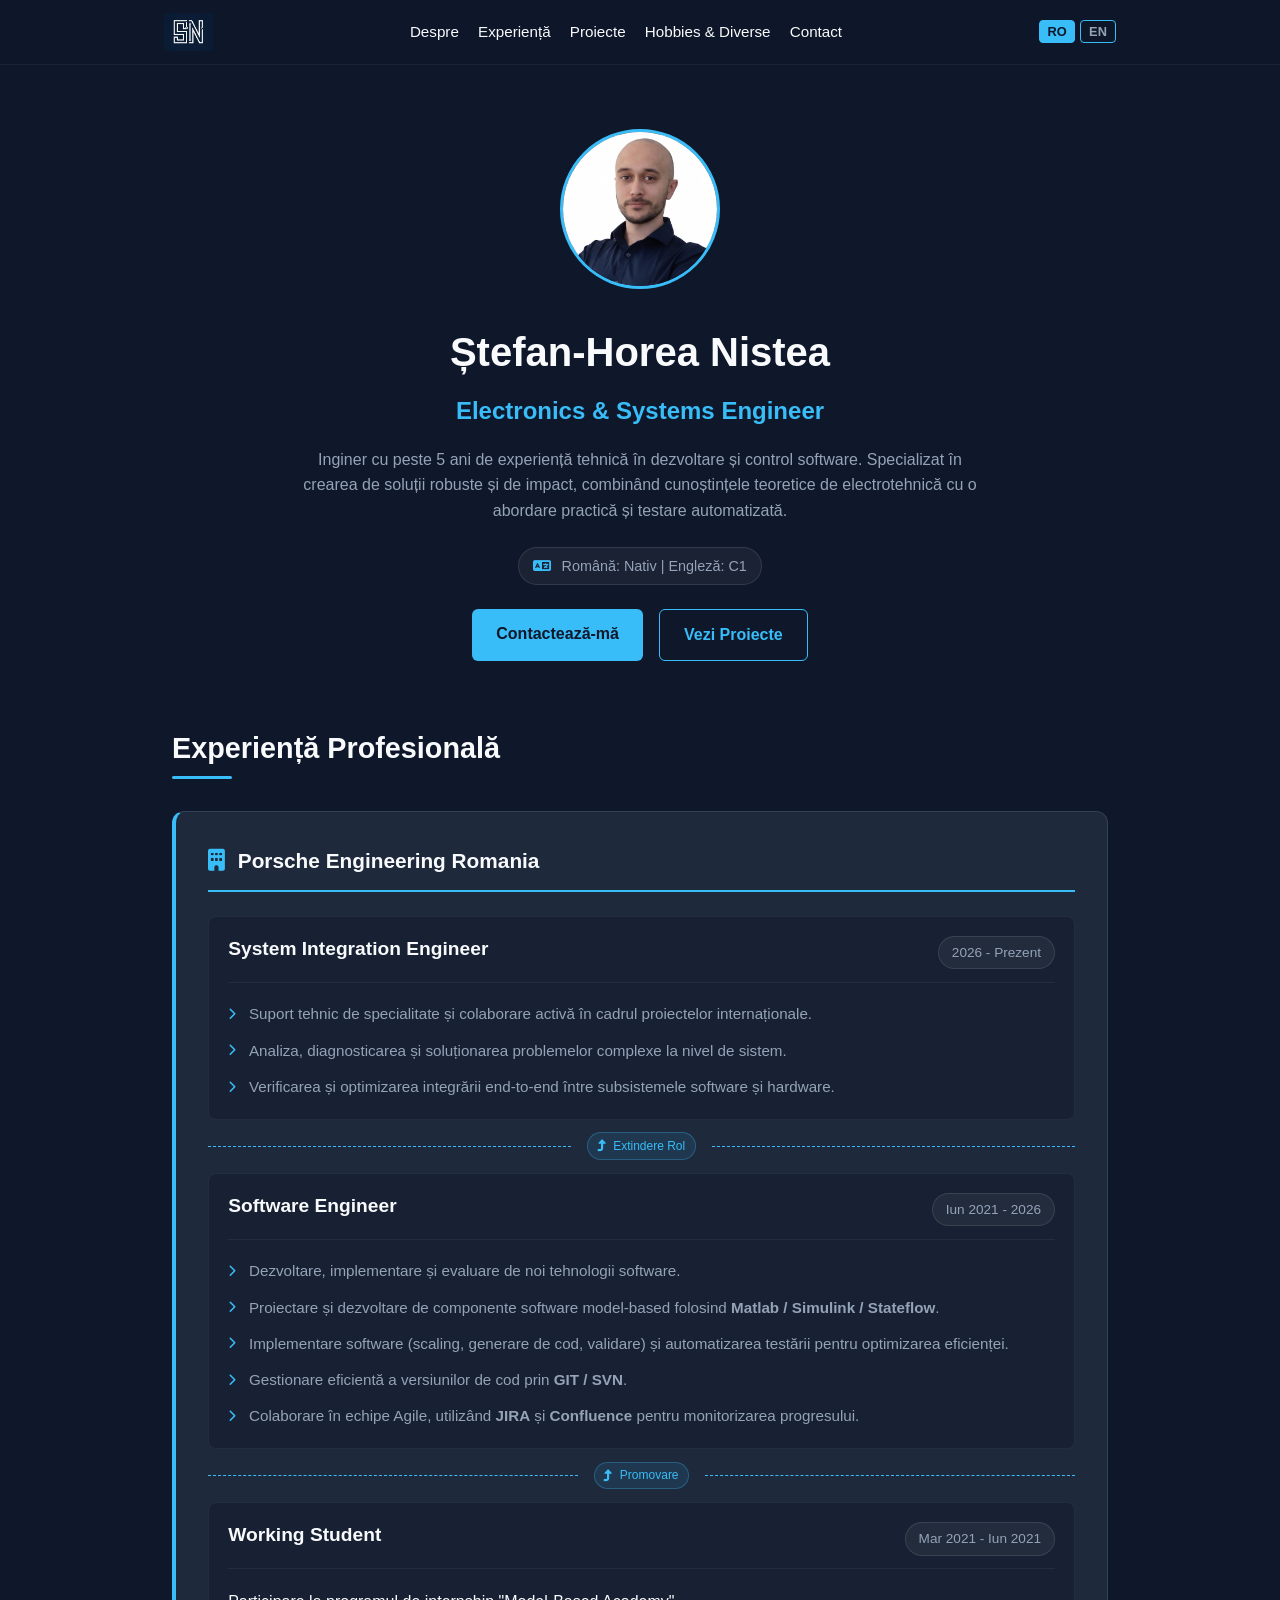
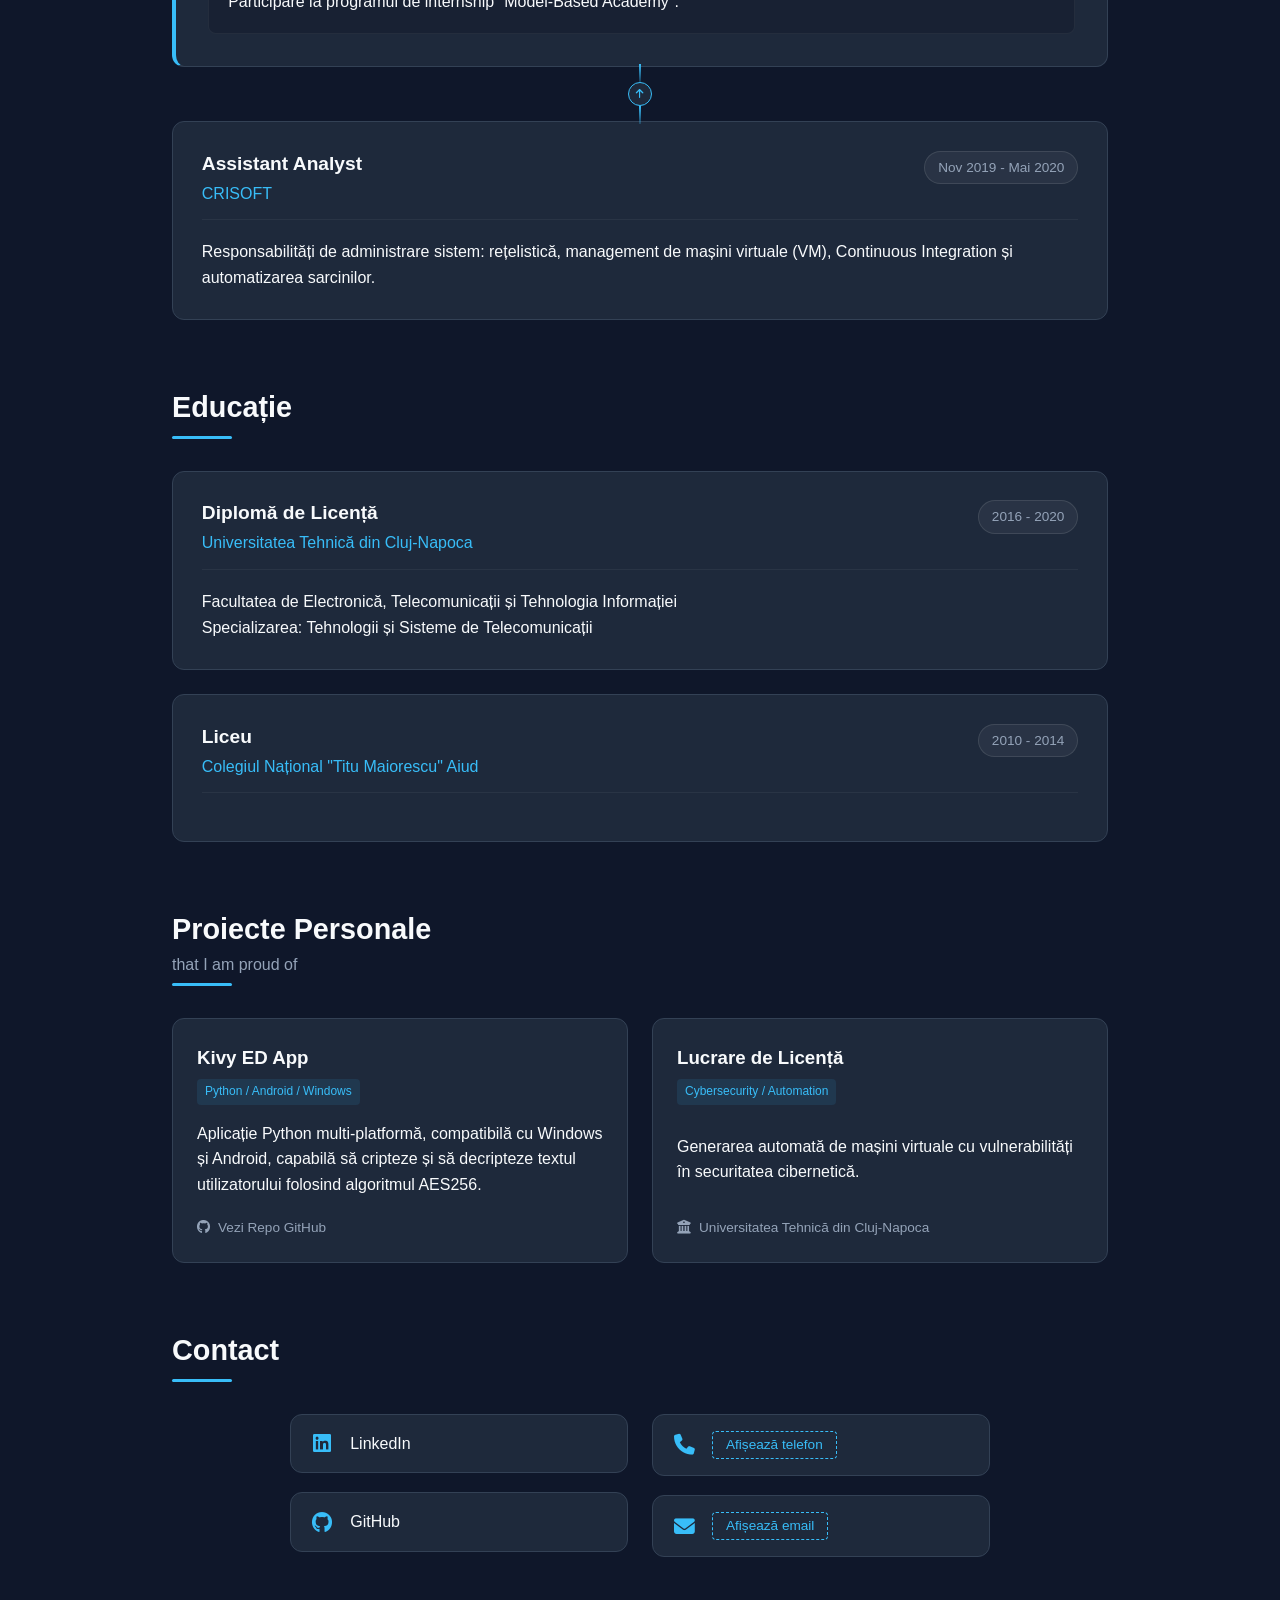
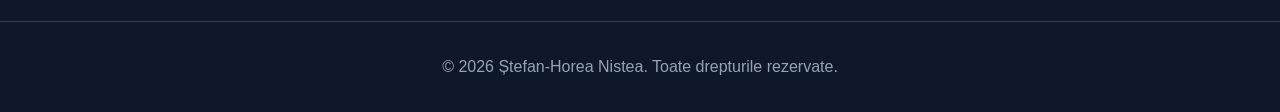
==== commit 3047e0d3: "CSS styles and refine project section layout" ====
--- a/index.html
+++ b/index.html
@@ -17,15 +17,13 @@
 				<img src="logo.jpg" alt="SN Logo" class="nav-logo">
 			</a>
 
-			<div class="nav-menu" id="nav-menu">
-				<ul class="nav-links">
-					<li><a href="index.html" data-i18n="nav_about">Despre</a></li>
-					<li><a href="index.html#experience" data-i18n="nav_experience">Experiență</a></li>
-					<li><a href="index.html#projects" data-i18n="nav_projects">Proiecte</a></li>
-					<li><a href="hobbies.html" data-i18n="nav_hobbies">Hobbies & Diverse</a></li>
-					<li><a href="index.html#contact" data-i18n="nav_contact">Contact</a></li>
-				</ul>
-			</div>
+			<ul class="nav-links">
+				<li><a href="index.html" data-i18n="nav_about">Despre</a></li>
+				<li><a href="index.html#experience" data-i18n="nav_experience">Experiență</a></li>
+				<li><a href="index.html#projects" data-i18n="nav_projects">Proiecte</a></li>
+				<li><a href="hobbies.html" data-i18n="nav_hobbies">Hobbies & Diverse</a></li>
+				<li><a href="index.html#contact" data-i18n="nav_contact">Contact</a></li>
+			</ul>
 
 			<div class="lang-switch">
 				<button onclick="changeLanguage('ro')" class="lang-btn active">RO</button>
@@ -258,7 +256,7 @@
 			<!-- Coloana Stânga: Social Links -->
 			<div class="contact-column">
 				<!-- Stânga sus: LinkedIn -->
-				<a href="https://linkedin.com" target="_blank" class="contact-card">
+				<a href="https://www.linkedin.com/in/stefan-nistea/" target="_blank" class="contact-card">
 					<i class="fab fa-linkedin contact-icon"></i>
 					<span>LinkedIn</span>
 				</a>
--- a/common.css
+++ b/common.css
@@ -1,8 +1,11 @@
 :root {
     --bg-color: #0f172a;
     --card-bg: #1e293b;
+    --card-border: #334155;
+
     --text-primary: #f8fafc;
     --text-secondary: #94a3b8;
+
     --accent: #38bdf8;
     --accent-hover: #0284c7;
 }
@@ -65,7 +68,7 @@
 .nav-links {
     display: flex;
     list-style: none;
-    gap: 1.5rem;
+    gap: 1.2rem;
     margin: 0;
     padding: 0;
     align-items: center;
@@ -95,9 +98,11 @@
     background: transparent;
     border: 1px solid var(--accent);
     color: var(--text-secondary);
-    padding: 0.2rem 0.5rem;
+    padding: 0.2rem 0;
+    width: 36px;
+    text-align: center;
     font-size: 0.8rem;
-    font-weight: bold;
+    font-weight: 600;
     border-radius: 4px;
     cursor: pointer;
     transition: all 0.2s ease;
@@ -106,7 +111,7 @@
 .lang-btn.active,
 .lang-btn:hover {
     background-color: var(--accent);
-    color: #0f172a;
+    color: var(--bg-color);
 }
 
 .btn {
@@ -119,7 +124,7 @@
 
 .btn.primary {
     background-color: var(--accent);
-    color: #0f172a;
+    color: var(--bg-color);
 }
 
 .btn.primary:hover {
@@ -154,7 +159,7 @@
     text-align: center;
     padding: 2rem;
     color: var(--text-secondary);
-    border-top: 1px solid #334155;
+    border-top: 1px solid var(--card-border);
     margin-top: 2rem;
 }
 
@@ -177,7 +182,7 @@
         width: 100%;
         justify-content: center;
         flex-wrap: wrap;
-        gap: 0.8rem 1.2rem;
+        gap: 0.6rem 0.9rem;
         margin-top: 0.5rem;
         padding-top: 0.5rem;
         border-top: 1px solid rgba(255, 255, 255, 0.08);
@@ -185,5 +190,6 @@
 
     .nav-links a {
         font-size: 0.85rem;
+        white-space: nowrap;
     }
 }
--- a/style.index.css
+++ b/style.index.css
@@ -1,4 +1,3 @@
-/* Hero Section */
 #hero {
     text-align: center;
     padding: 4rem 2rem 2rem;
@@ -7,14 +6,22 @@
 .profile-img {
     width: 160px;
     height: 160px;
+    margin-bottom: 1.5rem;
+    border: 3px solid var(--accent);
     border-radius: 50%;
     object-fit: cover;
-    border: 3px solid var(--accent);
-    margin-bottom: 1.5rem;
-}
-
-h1 { font-size: 2.5rem; margin-bottom: 0.5rem; }
-h2.subtitle { font-size: 1.5rem; color: var(--accent); margin-bottom: 1rem; }
+}
+
+h1 {
+    font-size: 2.5rem;
+    margin-bottom: 0.5rem;
+}
+
+h2.subtitle {
+    margin-bottom: 1rem;
+    font-size: 1.5rem;
+    color: var(--accent);
+}
 
 .hero-desc {
     max-width: 700px;
@@ -28,14 +35,14 @@
     padding: 0.4rem 0.9rem;
     background-color: rgba(255, 255, 255, 0.05);
     border: 1px solid rgba(255, 255, 255, 0.1);
-    border-radius: 20px;
+    border-radius: 999px;
     font-size: 0.9rem;
     color: var(--text-secondary);
 }
 
 .languages-badge i {
-    color: var(--accent);
     margin-right: 0.4rem;
+    color: var(--accent);
 }
 
 .hero-buttons {
@@ -44,7 +51,8 @@
     gap: 1rem;
 }
 
-/* Carduri Experiență și Educație */
+/* Experiență și Educație */
+
 .cards-wrapper {
     display: flex;
     flex-direction: column;
@@ -52,12 +60,12 @@
 }
 
 .cv-card {
+    position: relative;
+    padding: 1.8rem;
     background-color: var(--card-bg);
-    border: 1px solid #334155;
+    border: 1px solid var(--card-border);
     border-radius: 12px;
-    padding: 1.8rem;
-    position: relative;
-    transition: border-color 0.3s ease, transform 0.2s ease;
+    transition: border-color 0.2s ease, transform 0.2s ease;
 }
 
 .cv-card.highlight {
@@ -74,19 +82,31 @@
     justify-content: space-between;
     align-items: flex-start;
     margin-bottom: 1.2rem;
+    padding-bottom: 0.8rem;
     border-bottom: 1px solid rgba(255, 255, 255, 0.05);
-    padding-bottom: 0.8rem;
-}
-
-.role { font-size: 1.25rem; color: var(--text-primary); font-weight: 600; }
-.company { font-size: 1rem; color: var(--accent); font-weight: 500; margin-top: 0.2rem; }
+}
+
+.role {
+    font-size: 1.2rem;
+    font-weight: 600;
+    line-height: 1.4;
+    color: var(--text-primary);
+}
+
+.company {
+    margin-top: 0.2rem;
+    font-size: 1rem;
+    font-weight: 500;
+    color: var(--accent);
+}
+
 .period {
+    padding: 0.3rem 0.8rem;
     font-size: 0.85rem;
     color: var(--text-secondary);
     background-color: rgba(255, 255, 255, 0.05);
-    padding: 0.3rem 0.8rem;
-    border-radius: 20px;
     border: 1px solid rgba(255, 255, 255, 0.1);
+    border-radius: 999px;
     white-space: nowrap;
 }
 
@@ -100,24 +120,27 @@
     display: flex;
     align-items: flex-start;
     gap: 0.8rem;
-    color: var(--text-secondary);
     font-size: 0.95rem;
+    color: var(--text-secondary);
 }
 
 .list-item .icon {
-    color: var(--accent);
+    margin-top: 0.35rem;
     font-size: 0.75rem;
-    margin-top: 0.35rem;
-}
-
-/* Timeline Conectori */
+    color: var(--accent);
+}
+
+/* Timeline */
+
 .timeline-wrapper {
     display: flex;
     flex-direction: column;
     align-items: center;
 }
 
-.timeline-wrapper .cv-card { width: 100%; }
+.timeline-wrapper .cv-card {
+    width: 100%;
+}
 
 .timeline-connector {
     display: flex;
@@ -130,23 +153,29 @@
 .connector-line {
     width: 2px;
     height: 18px;
-    background: linear-gradient(to bottom, var(--accent), rgba(56, 189, 248, 0.2));
+    background: linear-gradient(
+        to bottom,
+        var(--accent),
+        rgba(56, 189, 248, 0.2)
+    );
 }
 
 .connector-node {
+    display: flex;
+    align-items: center;
+    justify-content: center;
     width: 24px;
     height: 24px;
-    border-radius: 50%;
+    font-size: 0.65rem;
+    color: var(--accent);
     background-color: var(--card-bg);
     border: 1px solid var(--accent);
-    display: flex;
-    align-items: center;
-    justify-content: center;
-    font-size: 0.65rem;
-    color: var(--accent);
-}
-
-.group-card { padding: 2rem; }
+    border-radius: 50%;
+}
+
+.group-card {
+    padding: 2rem;
+}
 
 .company-group-header {
     display: flex;
@@ -157,15 +186,27 @@
     border-bottom: 2px solid var(--accent);
 }
 
-.company-icon { font-size: 1.4rem; color: var(--accent); }
-.company-group-title { font-size: 1.3rem; color: var(--text-primary); font-weight: 700; }
-.group-roles { display: flex; flex-direction: column; }
+.company-icon {
+    font-size: 1.4rem;
+    color: var(--accent);
+}
+
+.company-group-title {
+    font-size: 1.3rem;
+    font-weight: 700;
+    color: var(--text-primary);
+}
+
+.group-roles {
+    display: flex;
+    flex-direction: column;
+}
 
 .role-block {
+    padding: 1.2rem;
     background-color: rgba(15, 23, 42, 0.4);
-    padding: 1.2rem;
+    border: 1px solid rgba(255, 255, 255, 0.05);
     border-radius: 8px;
-    border: 1px solid rgba(255, 255, 255, 0.05);
 }
 
 .internal-progression {
@@ -183,43 +224,26 @@
 }
 
 .progression-badge {
+    display: flex;
+    align-items: center;
+    gap: 0.4rem;
+    padding: 0.2rem 0.6rem;
     font-size: 0.75rem;
     color: var(--accent);
     background-color: rgba(56, 189, 248, 0.1);
-    padding: 0.2rem 0.6rem;
-    border-radius: 12px;
     border: 1px solid rgba(56, 189, 248, 0.3);
-    display: flex;
-    align-items: center;
-    gap: 0.4rem;
-}
-
-/* Secțiune Proiecte & Subtitlu integrat */
-.section-title-with-subtitle {
-    display: inline-flex !important;
-    flex-direction: column !important;
-    align-items: flex-start !important;
-    position: relative !important;
-    padding-bottom: 12px !important;
+    border-radius: 999px;
 }
 
 .subtitle-note {
-    display: block !important;
-    font-size: 1.05rem !important;
-    font-weight: 400 !important;
-    color: var(--accent) !important;
-    margin-top: 0.25rem !important;
-}
-
-.section-title-with-subtitle::after {
-    content: '' !important;
-    position: absolute !important;
-    bottom: 0 !important;
-    left: 0 !important;
-    width: 60px !important;
-    height: 4px !important;
-    background-color: var(--accent) !important;
-}
+    display: block;
+    margin-top: 0;            
+    font-size: 1rem;
+    font-weight: 400;
+    color: var(--text-secondary);
+}
+
+/* Proiecte - Aspect omogenizat */
 
 .projects-grid {
     display: grid;
@@ -229,14 +253,14 @@
 }
 
 .project-card {
+    display: flex;
+    flex-direction: column;
+    justify-content: space-between;
+    padding: 1.5rem;
     background-color: var(--card-bg);
-    border: 1px solid #334155;
-    border-radius: 10px;
-    padding: 1.5rem;
-    display: flex;
-    flex-direction: column;
-    justify-content: space-between;
-    transition: border-color 0.3s ease, transform 0.2s ease;
+    border: 1px solid var(--card-border);
+    border-radius: 12px;
+    transition: border-color 0.2s ease, transform 0.2s ease;
 }
 
 .project-card:hover {
@@ -244,29 +268,38 @@
     transform: translateY(-3px);
 }
 
+.project-header {
+    margin-bottom: 1rem;
+}
+
 .project-tag {
+    display: inline-block;
+    margin-top: 0.4rem;
+    padding: 0.2rem 0.5rem;
     font-size: 0.75rem;
     color: var(--accent);
     background-color: rgba(56, 189, 248, 0.1);
-    padding: 0.2rem 0.5rem;
     border-radius: 4px;
-    display: inline-block;
-}
-
-.institution-tag {
-    margin-top: 1rem;
+}
+
+.institution-tag,
+.project-link {
+    display: inline-flex;
+    align-items: center;
+    gap: 0.5rem;
+    margin-top: 1.2rem;
     font-size: 0.85rem;
     color: var(--text-secondary);
-}
-
-.project-link {
-    display: inline-block;
-    margin-top: 1rem;
-    color: var(--accent);
     text-decoration: none;
-}
-
-/* Contact Grid 2x2 */
+    transition: color 0.2s ease;
+}
+
+.project-link:hover {
+    color: var(--accent);
+}
+
+/* Contact */
+
 .contact-grid {
     display: grid;
     grid-template-columns: 1fr 1fr;
@@ -285,13 +318,14 @@
     display: flex;
     align-items: center;
     gap: 1rem;
-    background-color: var(--card-bg);
+    min-height: 58px;
     padding: 1rem 1.2rem;
-    border-radius: 8px;
-    border: 1px solid #334155;
     color: var(--text-primary);
     text-decoration: none;
-    min-height: 58px;
+    background-color: var(--card-bg);
+    border: 1px solid var(--card-border);
+    border-radius: 12px;
+    transition: border-color 0.2s ease, transform 0.2s ease;
 }
 
 a.contact-card:hover {
@@ -300,24 +334,50 @@
 }
 
 .contact-icon {
-    color: var(--accent);
+    width: 24px;
     font-size: 1.3rem;
-    width: 24px;
     text-align: center;
+    color: var(--accent);
+}
+
+.protected-link a,
+.protected-link a:visited,
+.protected-link a:active {
+    color: var(--text-primary);
+    font-weight: 500;
+    text-decoration: none;
+}
+
+.protected-link a:hover {
+    color: var(--accent);
 }
 
 .btn-reveal {
+    padding: 0.35rem 0.8rem;
+    font-size: 0.85rem;
+    color: var(--accent);
+    cursor: pointer;
     background: transparent;
     border: 1px dashed var(--accent);
-    color: var(--accent);
-    padding: 0.35rem 0.8rem;
     border-radius: 4px;
-    cursor: pointer;
-    font-size: 0.85rem;
-}
-
-@media (max-width: 640px) {
-    .card-header { flex-direction: column; gap: 0.5rem; }
-    .period { align-self: flex-start; }
-    .contact-grid { grid-template-columns: 1fr; }
+    transition: all 0.2s ease;
+}
+
+.btn-reveal:hover {
+    background: rgba(56, 189, 248, 0.1);
+}
+
+@media (max-width: 768px) {
+    .card-header {
+        flex-direction: column;
+        gap: 0.5rem;
+    }
+
+    .period {
+        align-self: flex-start;
+    }
+
+    .contact-grid {
+        grid-template-columns: 1fr;
+    }
 }
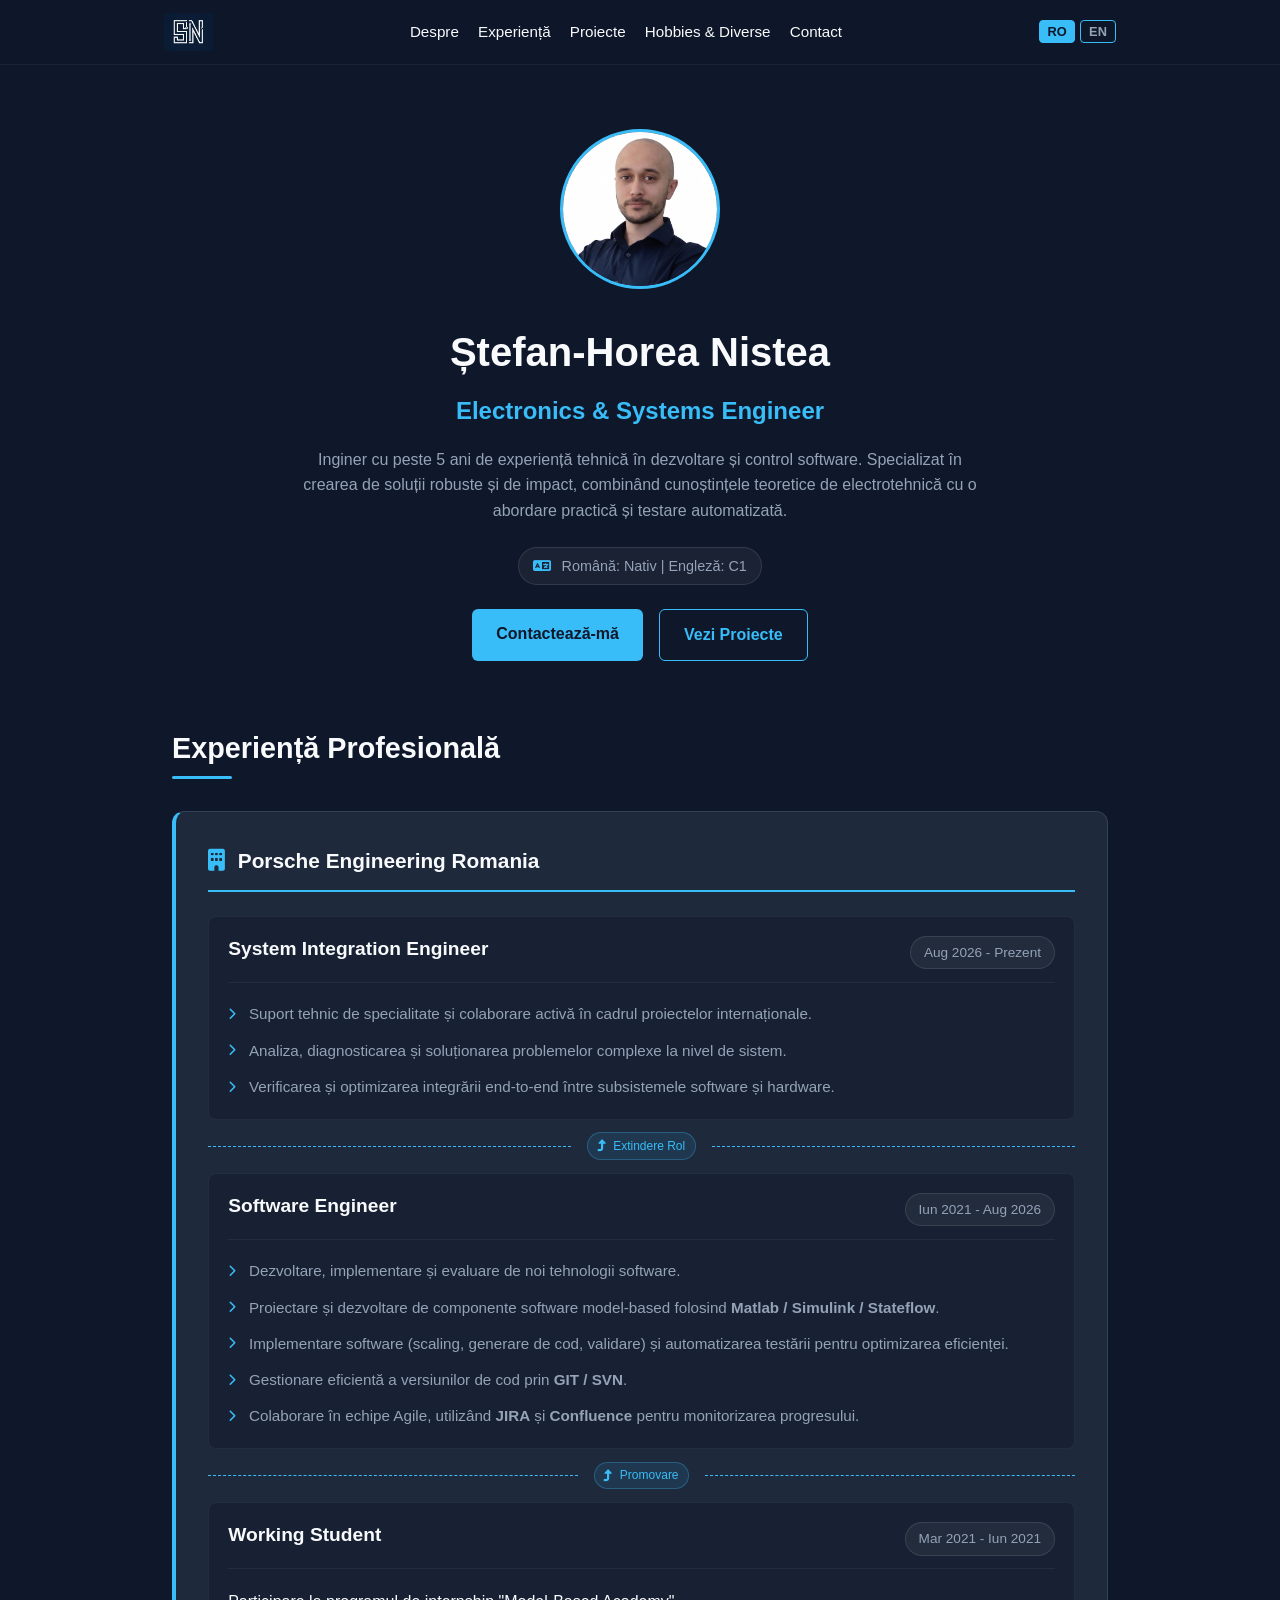
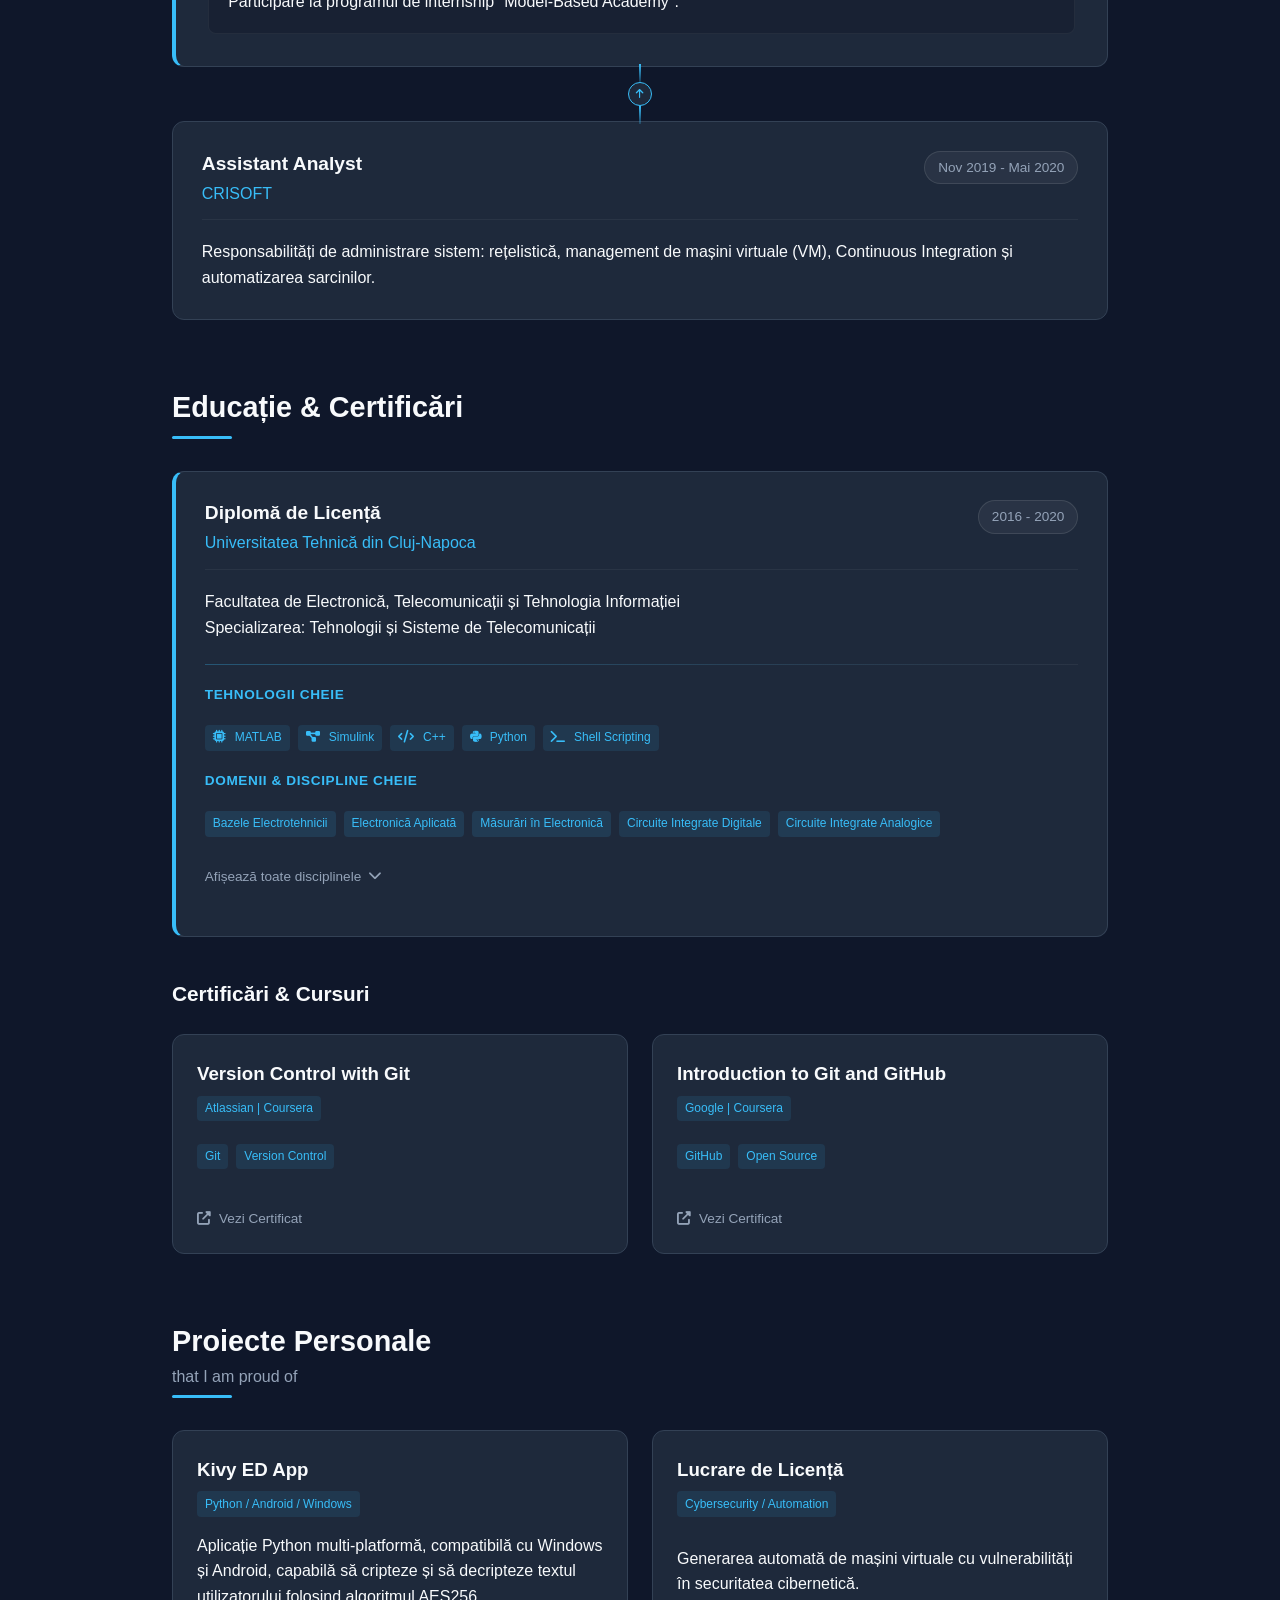
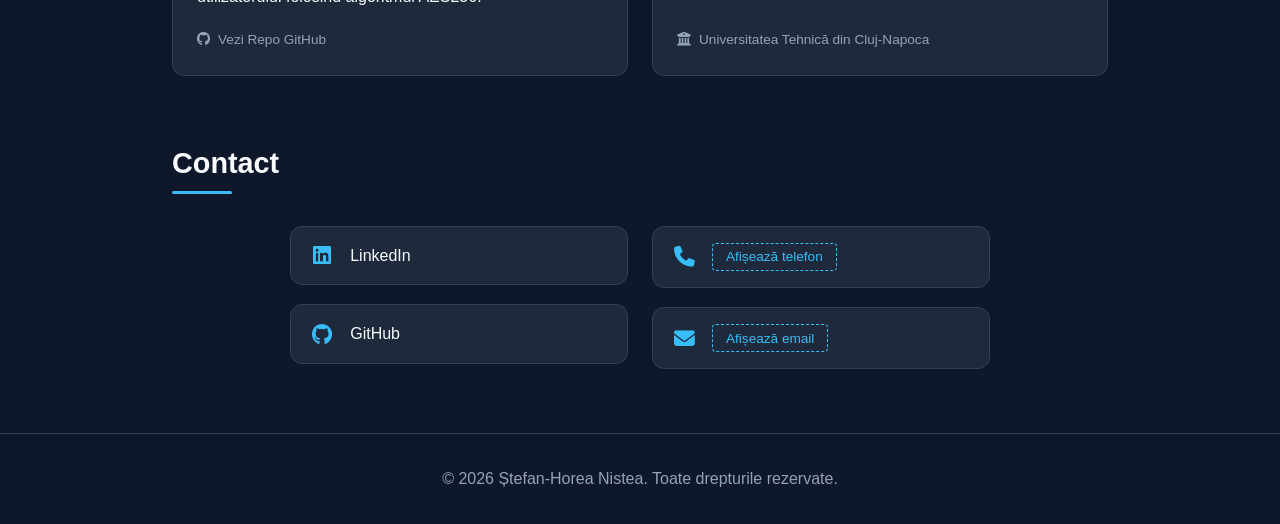
==== commit 61fe18df: "update education section layout and skills - Add C++ to core technologies list with icon - Add divid" ====
--- a/index.html
+++ b/index.html
@@ -4,9 +4,10 @@
     <meta charset="UTF-8">
     <meta name="viewport" content="width=device-width, initial-scale=1.0">
     <title>Ștefan-Horea Nistea | Portfolio</title>
-    <link rel="stylesheet" href="common.css">
-	<link rel="stylesheet" href="style.index.css">
+    <link rel="stylesheet" href="css/common.css">
+	<link rel="stylesheet" href="css/index.css">
     <link rel="stylesheet" href="https://cdnjs.cloudflare.com/ajax/libs/font-awesome/6.4.0/css/all.min.css">
+	<link rel="icon" type="image/png" href="assets/images/favicon.png">
 </head>
 <body>
 
@@ -14,7 +15,7 @@
 	<header>
 		<nav class="container">
 			<a href="index.html" class="logo-link">
-				<img src="logo.jpg" alt="SN Logo" class="nav-logo">
+				<img src="assets/images/logo.jpg" alt="SN Logo" class="nav-logo">
 			</a>
 
 			<ul class="nav-links">
@@ -35,7 +36,7 @@
     <!-- Secțiunea principala / Despre -->
 	<section id="hero" class="container hero-section">
 		<div class="hero-avatar">
-			<img src="profile.png" alt="Ștefan-Horea Nistea" class="profile-img">
+			<img src="assets/images/profile.png" alt="Ștefan-Horea Nistea" class="profile-img">
 		</div>
 		<div class="hero-content">
 			<h1 data-i18n="hero_name">Ștefan-Horea Nistea</h1>
@@ -76,7 +77,7 @@
                             <div>
                                 <h4 class="role" data-i18n="role_integration">System Integration Engineer</h4>
                             </div>
-                            <span class="period" data-i18n="period_integration">2026 - Prezent</span>
+                            <span class="period" data-i18n="period_integration">Aug 2026 - Prezent</span>
                         </div>
                         <div class="card-body">
                             <div class="clean-list">
@@ -109,7 +110,7 @@
                             <div>
                                 <h4 class="role" data-i18n="role_software">Software Engineer</h4>
                             </div>
-                            <span class="period" data-i18n="period_software">Iun 2021 - 2026</span>
+                            <span class="period" data-i18n="period_software">Iun 2021 - Aug 2026</span>
                         </div>
                         <div class="card-body">
                             <div class="clean-list">
@@ -185,35 +186,115 @@
     </section>
 
     <!-- Secțiunea Educație -->
-    <section id="education" class="container">
-        <h2 class="section-title" data-i18n="title_education">Educație</h2>
-        <div class="cards-wrapper">
-            <div class="cv-card">
-                <div class="card-header">
-                    <div>
-                        <h3 class="role" data-i18n="edu_degree">Diplomă de Licență</h3>
-                        <h4 class="company" data-i18n="edu_univ">Universitatea Tehnică din Cluj-Napoca</h4>
-                    </div>
-                    <span class="period">2016 - 2020</span>
-                </div>
-                <div class="card-body">
-                    <p class="description" data-i18n="edu_desc">
-                        Facultatea de Electronică, Telecomunicații și Tehnologia Informației<br>Specializarea: Tehnologii și Sisteme de Telecomunicații
-                    </p>
-                </div>
-            </div>
-
-            <div class="cv-card">
-                <div class="card-header">
-                    <div>
-                        <h3 class="role" data-i18n="edu_hs">Liceu</h3>
-                        <h4 class="company" data-i18n="edu_hs_name">Colegiul Național "Titu Maiorescu" Aiud</h4>
-                    </div>
-                    <span class="period">2010 - 2014</span>
-                </div>
-            </div>
-        </div>
-    </section>
+    <!-- Secțiunea Educație & Certificări -->
+	<section id="education" class="container">
+		<h2 class="section-title" data-i18n="title_education">Educație & Certificări</h2>
+		
+		<!-- Licență -->
+		<div class="cv-card highlight">
+			<div class="card-header">
+				<div>
+					<h3 class="role" data-i18n="edu_degree">Diplomă de Licență</h3>
+					<h4 class="company" data-i18n="edu_univ">Universitatea Tehnică din Cluj-Napoca</h4>
+				</div>
+				<span class="period">2016 - 2020</span>
+			</div>
+			<div class="card-body">
+				<p class="description" data-i18n="edu_desc">
+					Facultatea de Electronică, Telecomunicații și Tehnologia Informației<br>
+					Specializarea: Tehnologii și Sisteme de Telecomunicații
+				</p>
+
+				<!-- Separator vizual elegant -->
+				<div class="edu-divider"></div>
+
+				<!-- Tehnologii Cheie (Cu tag-uri și iconițe) -->
+				<div class="edu-section-block">
+					<h5 class="edu-block-title" data-i18n="edu_tech_label">Tehnologii Cheie</h5>
+					<div class="cert-tags">
+						<span class="project-tag"><i class="fas fa-microchip"></i> MATLAB</span>
+						<span class="project-tag"><i class="fas fa-project-diagram"></i> Simulink</span>
+						<span class="project-tag"><i class="fas fa-code"></i> C++</span>
+						<span class="project-tag"><i class="fab fa-python"></i> Python</span>
+						<span class="project-tag"><i class="fas fa-terminal"></i> Shell Scripting</span>
+					</div>
+				</div>
+
+				<!-- Discipline Cheie (Pliabil / Accordion) -->
+				<div class="edu-section-block">
+					<h5 class="edu-block-title" data-i18n="edu_topics_label">Domenii & Discipline Cheie</h5>
+					
+					<div class="cert-tags">
+						<!-- Primele 5 vizibile permanent -->
+						<span class="project-tag highlight" data-i18n="subject_electrotechnics">Bazele Electrotehnicii</span>
+						<span class="project-tag highlight" data-i18n="subject_applied_electronics">Electronică Aplicată</span>
+						<span class="project-tag highlight" data-i18n="subject_measurements">Măsurări în Electronică</span>
+						<span class="project-tag" data-i18n="subject_digital_circuits">Circuite Integrate Digitale</span>
+						<span class="project-tag highlight" data-i18n="subject_analog_circuits">Circuite Integrate Analogice</span>
+						
+						<!-- Zone pliabilă -->
+						<div id="more-subjects" class="hidden-subjects">
+							<span class="project-tag" data-i18n="subject_circuit_theory">Teoria Circuitelor Electrice</span>
+							<span class="project-tag" data-i18n="subject_optoelectronics">Optoelectronică</span>
+							<span class="project-tag" data-i18n="subject_modulation">Tehnici de Modulații</span>
+							<span class="project-tag" data-i18n="subject_mobile_comms">Comunicații Mobile</span>
+							<span class="project-tag" data-i18n="subject_switching_routing">Sisteme de Comutație și Rutare</span>
+							<span class="project-tag" data-i18n="subject_computer_networks">Rețele de Calculatoare</span>
+							<span class="project-tag" data-i18n="subject_internet_protocols">Protocoale pentru Internet</span>
+							<span class="project-tag" data-i18n="subject_dsp">Prelucrarea Digitală a Semnalelor</span>
+							<span class="project-tag highlight" data-i18n="subject_microprocessors">Sisteme cu Microprocesoare</span>
+							<span class="project-tag" data-i18n="subject_cellular_radio">Radiocomunicații Celulare</span>
+							<span class="project-tag" data-i18n="subject_mobile_comms">Comunicații Mobile</span>
+							<span class="project-tag" data-i18n="subject_financial_mgmt">Managementul Financiar al Firmei</span>
+						</div>
+					</div>
+
+					<button onclick="toggleSubjects(this)" class="btn-toggle-subjects">
+						<span data-i18n="btn_show_more">Afișează toate disciplinele</span> <i class="fas fa-chevron-down"></i>
+					</button>
+				</div>
+			</div>
+		</div>
+
+		<!-- Cursuri & Certificări -->
+		<h3 class="subsection-title" data-i18n="title_certifications">Certificări & Cursuri</h3>
+
+		<div class="projects-grid">
+			<!-- Card 1 -->
+			<div class="project-card">
+				<div>
+					<div class="project-header">
+						<h3>Version Control with Git</h3>
+						<span class="project-tag">Atlassian | Coursera</span>
+					</div>
+					<div class="cert-tags">
+						<span class="project-tag">Git</span>
+						<span class="project-tag">Version Control</span>
+					</div>
+				</div>
+				<a href="https://coursera.org/share/6d363373e55d5530d8b875b245ea890b" target="_blank" class="project-link">
+					<i class="fas fa-external-link-alt"></i> <span data-i18n="btn_view_cert">Vezi Certificat</span>
+				</a>
+			</div>
+
+			<!-- Card 2 -->
+			<div class="project-card">
+				<div>
+					<div class="project-header">
+						<h3>Introduction to Git and GitHub</h3>
+						<span class="project-tag">Google | Coursera</span>
+					</div>
+					<div class="cert-tags">
+						<span class="project-tag">GitHub</span>
+						<span class="project-tag">Open Source</span>
+					</div>
+				</div>
+				<a href="https://coursera.org/share/dff285f6eef2b806a70be4ae87772e29" target="_blank" class="project-link">
+					<i class="fas fa-external-link-alt"></i> <span data-i18n="btn_view_cert">Vezi Certificat</span>
+				</a>
+			</div>
+		</div>
+	</section>
 
     <!-- Secțiunea Proiecte -->
     <section id="projects" class="container">
@@ -294,6 +375,6 @@
         <p data-i18n="footer_text">© 2026 Ștefan-Horea Nistea. Toate drepturile rezervate.</p>
     </footer>
 
-    <script src="script.js"></script>
+    <script src="js/script.js"></script>
 </body>
 </html>
--- a/css/common.css
+++ b/css/common.css
@@ -0,0 +1,195 @@
+:root {
+    --bg-color: #0f172a;
+    --card-bg: #1e293b;
+    --card-border: #334155;
+
+    --text-primary: #f8fafc;
+    --text-secondary: #94a3b8;
+
+    --accent: #38bdf8;
+    --accent-hover: #0284c7;
+}
+
+* {
+    margin: 0;
+    padding: 0;
+    box-sizing: border-box;
+    font-family: 'Segoe UI', Tahoma, Geneva, Verdana, sans-serif;
+}
+
+body {
+    background-color: var(--bg-color);
+    color: var(--text-primary);
+    line-height: 1.6;
+}
+
+.container {
+    max-width: 1000px;
+    margin: 0 auto;
+    padding: 2rem;
+}
+
+header {
+    background-color: rgba(15, 23, 42, 0.95);
+    position: sticky;
+    top: 0;
+    backdrop-filter: blur(8px);
+    z-index: 1000;
+    border-bottom: 1px solid rgba(255, 255, 255, 0.05);
+    width: 100%;
+}
+
+nav.container {
+    display: flex;
+    justify-content: space-between;
+    align-items: center;
+    padding: 0.8rem 1.5rem;
+    gap: 1rem;
+}
+
+.logo-link {
+    display: flex;
+    align-items: center;
+    text-decoration: none;
+    flex-shrink: 0;
+}
+
+.nav-logo {
+    height: 38px;
+    width: auto;
+    border-radius: 4px;
+    transition: transform 0.2s ease;
+}
+
+.nav-logo:hover {
+    transform: scale(1.05);
+}
+
+.nav-links {
+    display: flex;
+    list-style: none;
+    gap: 1.2rem;
+    margin: 0;
+    padding: 0;
+    align-items: center;
+}
+
+.nav-links a {
+    color: var(--text-primary);
+    text-decoration: none;
+    font-weight: 500;
+    font-size: 0.95rem;
+    white-space: nowrap;
+    transition: color 0.3s ease;
+}
+
+.nav-links a:hover,
+.nav-links a.active {
+    color: var(--accent);
+}
+
+.lang-switch {
+    display: flex;
+    gap: 0.3rem;
+    flex-shrink: 0;
+}
+
+.lang-btn {
+    background: transparent;
+    border: 1px solid var(--accent);
+    color: var(--text-secondary);
+    padding: 0.2rem 0;
+    width: 36px;
+    text-align: center;
+    font-size: 0.8rem;
+    font-weight: 600;
+    border-radius: 4px;
+    cursor: pointer;
+    transition: all 0.2s ease;
+}
+
+.lang-btn.active,
+.lang-btn:hover {
+    background-color: var(--accent);
+    color: var(--bg-color);
+}
+
+.btn {
+    padding: 0.75rem 1.5rem;
+    border-radius: 6px;
+    text-decoration: none;
+    font-weight: bold;
+    transition: background-color 0.3s;
+}
+
+.btn.primary {
+    background-color: var(--accent);
+    color: var(--bg-color);
+}
+
+.btn.primary:hover {
+    background-color: var(--accent-hover);
+}
+
+.btn.secondary {
+    border: 1px solid var(--accent);
+    color: var(--accent);
+}
+
+.section-title {
+    font-size: 1.8rem;
+    color: var(--text-primary);
+    margin-bottom: 2rem;
+    position: relative;
+    padding-bottom: 0.5rem;
+}
+
+.section-title::after {
+    content: '';
+    position: absolute;
+    left: 0;
+    bottom: 0;
+    width: 60px;
+    height: 3px;
+    background-color: var(--accent);
+    border-radius: 2px;
+}
+
+footer {
+    text-align: center;
+    padding: 2rem;
+    color: var(--text-secondary);
+    border-top: 1px solid var(--card-border);
+    margin-top: 2rem;
+}
+
+@media (max-width: 768px) {
+    nav.container {
+        flex-wrap: wrap;
+        padding: 0.6rem 1rem;
+    }
+
+    .logo-link {
+        order: 1;
+    }
+
+    .lang-switch {
+        order: 2;
+    }
+
+    .nav-links {
+        order: 3;
+        width: 100%;
+        justify-content: center;
+        flex-wrap: wrap;
+        gap: 0.6rem 0.9rem;
+        margin-top: 0.5rem;
+        padding-top: 0.5rem;
+        border-top: 1px solid rgba(255, 255, 255, 0.08);
+    }
+
+    .nav-links a {
+        font-size: 0.85rem;
+        white-space: nowrap;
+    }
+}
--- a/css/index.css
+++ b/css/index.css
@@ -0,0 +1,547 @@
+#hero {
+    text-align: center;
+    padding: 4rem 2rem 2rem;
+}
+
+.profile-img {
+    width: 160px;
+    height: 160px;
+    margin-bottom: 1.5rem;
+    border: 3px solid var(--accent);
+    border-radius: 50%;
+    object-fit: cover;
+}
+
+h1 {
+    font-size: 2.5rem;
+    margin-bottom: 0.5rem;
+}
+
+h2.subtitle {
+    margin-bottom: 1rem;
+    font-size: 1.5rem;
+    color: var(--accent);
+}
+
+.hero-desc {
+    max-width: 700px;
+    margin: 0 auto 1.5rem;
+    color: var(--text-secondary);
+}
+
+.languages-badge {
+    display: inline-block;
+    margin-bottom: 1.5rem;
+    padding: 0.4rem 0.9rem;
+    background-color: rgba(255, 255, 255, 0.05);
+    border: 1px solid rgba(255, 255, 255, 0.1);
+    border-radius: 999px;
+    font-size: 0.9rem;
+    color: var(--text-secondary);
+}
+
+.languages-badge i {
+    margin-right: 0.4rem;
+    color: var(--accent);
+}
+
+.hero-buttons {
+    display: flex;
+    justify-content: center;
+    gap: 1rem;
+}
+
+/* Experiență și Educație */
+
+.cards-wrapper {
+    display: flex;
+    flex-direction: column;
+    gap: 1.5rem;
+}
+
+.cv-card {
+    position: relative;
+    padding: 1.8rem;
+    background-color: var(--card-bg);
+    border: 1px solid var(--card-border);
+    border-radius: 12px;
+    transition: border-color 0.2s ease, transform 0.2s ease;
+}
+
+.cv-card.highlight {
+    border-left: 4px solid var(--accent);
+}
+
+.cv-card:hover {
+    border-color: var(--accent);
+    transform: translateY(-2px);
+}
+
+.card-header {
+    display: flex;
+    justify-content: space-between;
+    align-items: flex-start;
+    margin-bottom: 1.2rem;
+    padding-bottom: 0.8rem;
+    border-bottom: 1px solid rgba(255, 255, 255, 0.05);
+}
+
+.role {
+    font-size: 1.2rem;
+    font-weight: 600;
+    line-height: 1.4;
+    color: var(--text-primary);
+}
+
+.company {
+    margin-top: 0.2rem;
+    font-size: 1rem;
+    font-weight: 500;
+    color: var(--accent);
+}
+
+.period {
+    padding: 0.3rem 0.8rem;
+    font-size: 0.85rem;
+    color: var(--text-secondary);
+    background-color: rgba(255, 255, 255, 0.05);
+    border: 1px solid rgba(255, 255, 255, 0.1);
+    border-radius: 999px;
+    white-space: nowrap;
+}
+
+.clean-list {
+    display: flex;
+    flex-direction: column;
+    gap: 0.75rem;
+}
+
+.list-item {
+    display: flex;
+    align-items: flex-start;
+    gap: 0.8rem;
+    font-size: 0.95rem;
+    color: var(--text-secondary);
+}
+
+.list-item .icon {
+    margin-top: 0.35rem;
+    font-size: 0.75rem;
+    color: var(--accent);
+}
+
+/* Timeline */
+
+.timeline-wrapper {
+    display: flex;
+    flex-direction: column;
+    align-items: center;
+}
+
+.timeline-wrapper .cv-card {
+    width: 100%;
+}
+
+.timeline-connector {
+    display: flex;
+    flex-direction: column;
+    align-items: center;
+    margin: -0.2rem 0;
+    z-index: 2;
+}
+
+.connector-line {
+    width: 2px;
+    height: 18px;
+    background: linear-gradient(
+        to bottom,
+        var(--accent),
+        rgba(56, 189, 248, 0.2)
+    );
+}
+
+.connector-node {
+    display: flex;
+    align-items: center;
+    justify-content: center;
+    width: 24px;
+    height: 24px;
+    font-size: 0.65rem;
+    color: var(--accent);
+    background-color: var(--card-bg);
+    border: 1px solid var(--accent);
+    border-radius: 50%;
+}
+
+.group-card {
+    padding: 2rem;
+}
+
+.company-group-header {
+    display: flex;
+    align-items: center;
+    gap: 0.8rem;
+    margin-bottom: 1.5rem;
+    padding-bottom: 0.8rem;
+    border-bottom: 2px solid var(--accent);
+}
+
+.company-icon {
+    font-size: 1.4rem;
+    color: var(--accent);
+}
+
+.company-group-title {
+    font-size: 1.3rem;
+    font-weight: 700;
+    color: var(--text-primary);
+}
+
+.group-roles {
+    display: flex;
+    flex-direction: column;
+}
+
+.role-block {
+    padding: 1.2rem;
+    background-color: rgba(15, 23, 42, 0.4);
+    border: 1px solid rgba(255, 255, 255, 0.05);
+    border-radius: 8px;
+}
+
+.internal-progression {
+    display: flex;
+    align-items: center;
+    justify-content: center;
+    gap: 1rem;
+    margin: 0.8rem 0;
+}
+
+.progression-line {
+    flex-grow: 1;
+    height: 1px;
+    border-top: 1px dashed var(--accent);
+}
+
+.progression-badge {
+    display: flex;
+    align-items: center;
+    gap: 0.4rem;
+    padding: 0.2rem 0.6rem;
+    font-size: 0.75rem;
+    color: var(--accent);
+    background-color: rgba(56, 189, 248, 0.1);
+    border: 1px solid rgba(56, 189, 248, 0.3);
+    border-radius: 999px;
+}
+
+.subtitle-note {
+    display: block;
+    margin-top: 0;            
+    font-size: 1rem;
+    font-weight: 400;
+    color: var(--text-secondary);
+}
+
+/* Proiecte - Aspect omogenizat */
+
+.projects-grid {
+    display: grid;
+    grid-template-columns: repeat(auto-fit, minmax(300px, 1fr));
+    gap: 1.5rem;
+    margin-top: 1.5rem;
+}
+
+.project-card {
+    display: flex;
+    flex-direction: column;
+    justify-content: space-between;
+    padding: 1.5rem;
+    background-color: var(--card-bg);
+    border: 1px solid var(--card-border);
+    border-radius: 12px;
+    transition: border-color 0.2s ease, transform 0.2s ease;
+}
+
+.project-card:hover {
+    border-color: var(--accent);
+    transform: translateY(-3px);
+}
+
+.project-header {
+    margin-bottom: 1rem;
+}
+
+.project-tag {
+    display: inline-block;
+    margin-top: 0.4rem;
+    padding: 0.2rem 0.5rem;
+    font-size: 0.75rem;
+    color: var(--accent);
+    background-color: rgba(56, 189, 248, 0.1);
+    border-radius: 4px;
+}
+
+.institution-tag,
+.project-link {
+    display: inline-flex;
+    align-items: center;
+    gap: 0.5rem;
+    margin-top: 1.2rem;
+    font-size: 0.85rem;
+    color: var(--text-secondary);
+    text-decoration: none;
+    transition: color 0.2s ease;
+}
+
+.project-link:hover {
+    color: var(--accent);
+}
+
+/* Contact */
+
+.contact-grid {
+    display: grid;
+    grid-template-columns: 1fr 1fr;
+    gap: 1.5rem;
+    max-width: 700px;
+    margin: 0 auto;
+}
+
+.contact-column {
+    display: flex;
+    flex-direction: column;
+    gap: 1.2rem;
+}
+
+.contact-card {
+    display: flex;
+    align-items: center;
+    gap: 1rem;
+    min-height: 58px;
+    padding: 1rem 1.2rem;
+    color: var(--text-primary);
+    text-decoration: none;
+    background-color: var(--card-bg);
+    border: 1px solid var(--card-border);
+    border-radius: 12px;
+    transition: border-color 0.2s ease, transform 0.2s ease;
+}
+
+a.contact-card:hover {
+    border-color: var(--accent);
+    transform: translateY(-2px);
+}
+
+.contact-icon {
+    width: 24px;
+    font-size: 1.3rem;
+    text-align: center;
+    color: var(--accent);
+}
+
+.protected-link a,
+.protected-link a:visited,
+.protected-link a:active {
+    color: var(--text-primary);
+    font-weight: 500;
+    text-decoration: none;
+}
+
+.protected-link a:hover {
+    color: var(--accent);
+}
+
+.btn-reveal {
+    padding: 0.35rem 0.8rem;
+    font-size: 0.85rem;
+    color: var(--accent);
+    cursor: pointer;
+    background: transparent;
+    border: 1px dashed var(--accent);
+    border-radius: 4px;
+    transition: all 0.2s ease;
+}
+
+.btn-reveal:hover {
+    background: rgba(56, 189, 248, 0.1);
+}
+
+
+/* Stiluri adăugate pentru Secțiunea Educație & Certificări */
+
+.skills-used {
+    display: flex;
+    flex-wrap: wrap;
+    gap: 0.5rem;
+    margin-top: 1rem;
+}
+
+.skill-badge {
+    padding: 0.25rem 0.6rem;
+    font-size: 0.8rem;
+    font-weight: 500;
+    color: var(--accent);
+    background-color: rgba(56, 189, 248, 0.1);
+    border: 1px solid rgba(56, 189, 248, 0.2);
+    border-radius: 6px;
+}
+
+.subsection-title {
+    margin: 2rem 0 1.2rem 0;
+    font-size: 1.3rem;
+    font-weight: 600;
+    color: var(--text-primary);
+}
+
+.certifications-grid {
+    display: grid;
+    grid-template-columns: repeat(auto-fit, minmax(280px, 1fr));
+    gap: 1.2rem;
+}
+
+.cert-card {
+    display: flex;
+    flex-direction: column;
+    justify-content: space-between;
+    padding: 1.4rem;
+    background-color: var(--card-bg);
+    border: 1px solid var(--card-border);
+    border-radius: 12px;
+    transition: border-color 0.2s ease, transform 0.2s ease;
+}
+
+.cert-card:hover {
+    border-color: var(--accent);
+    transform: translateY(-2px);
+}
+
+.cert-title {
+    font-size: 1.05rem;
+    font-weight: 600;
+    color: var(--text-primary);
+    margin-bottom: 0.3rem;
+}
+
+.cert-issuer {
+    font-size: 0.85rem;
+    color: var(--text-secondary);
+    margin-bottom: 0.8rem;
+}
+
+.cert-tags {
+    display: flex;
+    flex-wrap: wrap;
+    gap: 0.4rem;
+    margin-bottom: 1.2rem;
+}
+
+.cert-link {
+    display: inline-flex;
+    align-items: center;
+    gap: 0.4rem;
+    font-size: 0.85rem;
+    font-weight: 500;
+    color: var(--accent);
+    text-decoration: none;
+    transition: opacity 0.2s ease;
+}
+
+.cert-link:hover {
+    opacity: 0.8;
+    text-decoration: underline;
+}
+
+.subsection-title {
+    margin: 2.5rem 0 1rem 0;
+    font-size: 1.3rem;
+    font-weight: 600;
+    color: var(--text-primary);
+}
+
+.cert-tags {
+    display: flex;
+    flex-wrap: wrap;
+    gap: 0.5rem;
+    margin-top: 0.8rem;
+}
+
+/* Separator discret între descrierea facultății și skill-uri */
+.edu-divider {
+    height: 1px;
+    background: linear-gradient(to right, rgba(56, 189, 248, 0.3), rgba(255, 255, 255, 0.05));
+    margin: 1.5rem 0 1.2rem 0;
+}
+
+.edu-section-block {
+    margin-bottom: 1.2rem;
+}
+
+/* Titlu mai bine diferențiat pentru sub-secțiuni */
+.edu-block-title {
+    font-size: 0.85rem;
+    font-weight: 600;
+    text-transform: uppercase;
+    letter-spacing: 0.6px;
+    color: var(--accent);
+    margin-bottom: 0.6rem;
+}
+
+/* Iconițe în interiorul tag-urilor */
+.project-tag i {
+    margin-right: 0.35rem;
+    font-size: 0.8rem;
+    color: var(--accent);
+}
+
+/* Evidențiere pentru disciplinele de top */
+.project-tag.highlight {
+    border-color: rgba(56, 189, 248, 0.35);
+    background-color: rgba(56, 189, 248, 0.12);
+}
+
+/* Logica de Pliere (Accordion) */
+.hidden-subjects {
+    display: none;
+    flex-wrap: wrap;
+    gap: 0.5rem;
+    width: 100%;
+    margin-top: 0.5rem;
+}
+
+.hidden-subjects.show {
+    display: flex;
+}
+
+.btn-toggle-subjects {
+    background: transparent;
+    border: none;
+    color: var(--text-secondary);
+    font-size: 0.85rem;
+    margin-top: 0.8rem;
+    padding: 0;
+    cursor: pointer;
+    display: inline-flex;
+    align-items: center;
+    gap: 0.4rem;
+    transition: color 0.2s ease;
+}
+
+.btn-toggle-subjects:hover {
+    color: var(--accent);
+}
+
+@media (max-width: 768px) {
+    .card-header {
+        flex-direction: column;
+        gap: 0.5rem;
+    }
+
+    .period {
+        align-self: flex-start;
+    }
+
+    .contact-grid {
+        grid-template-columns: 1fr;
+    }
+}
